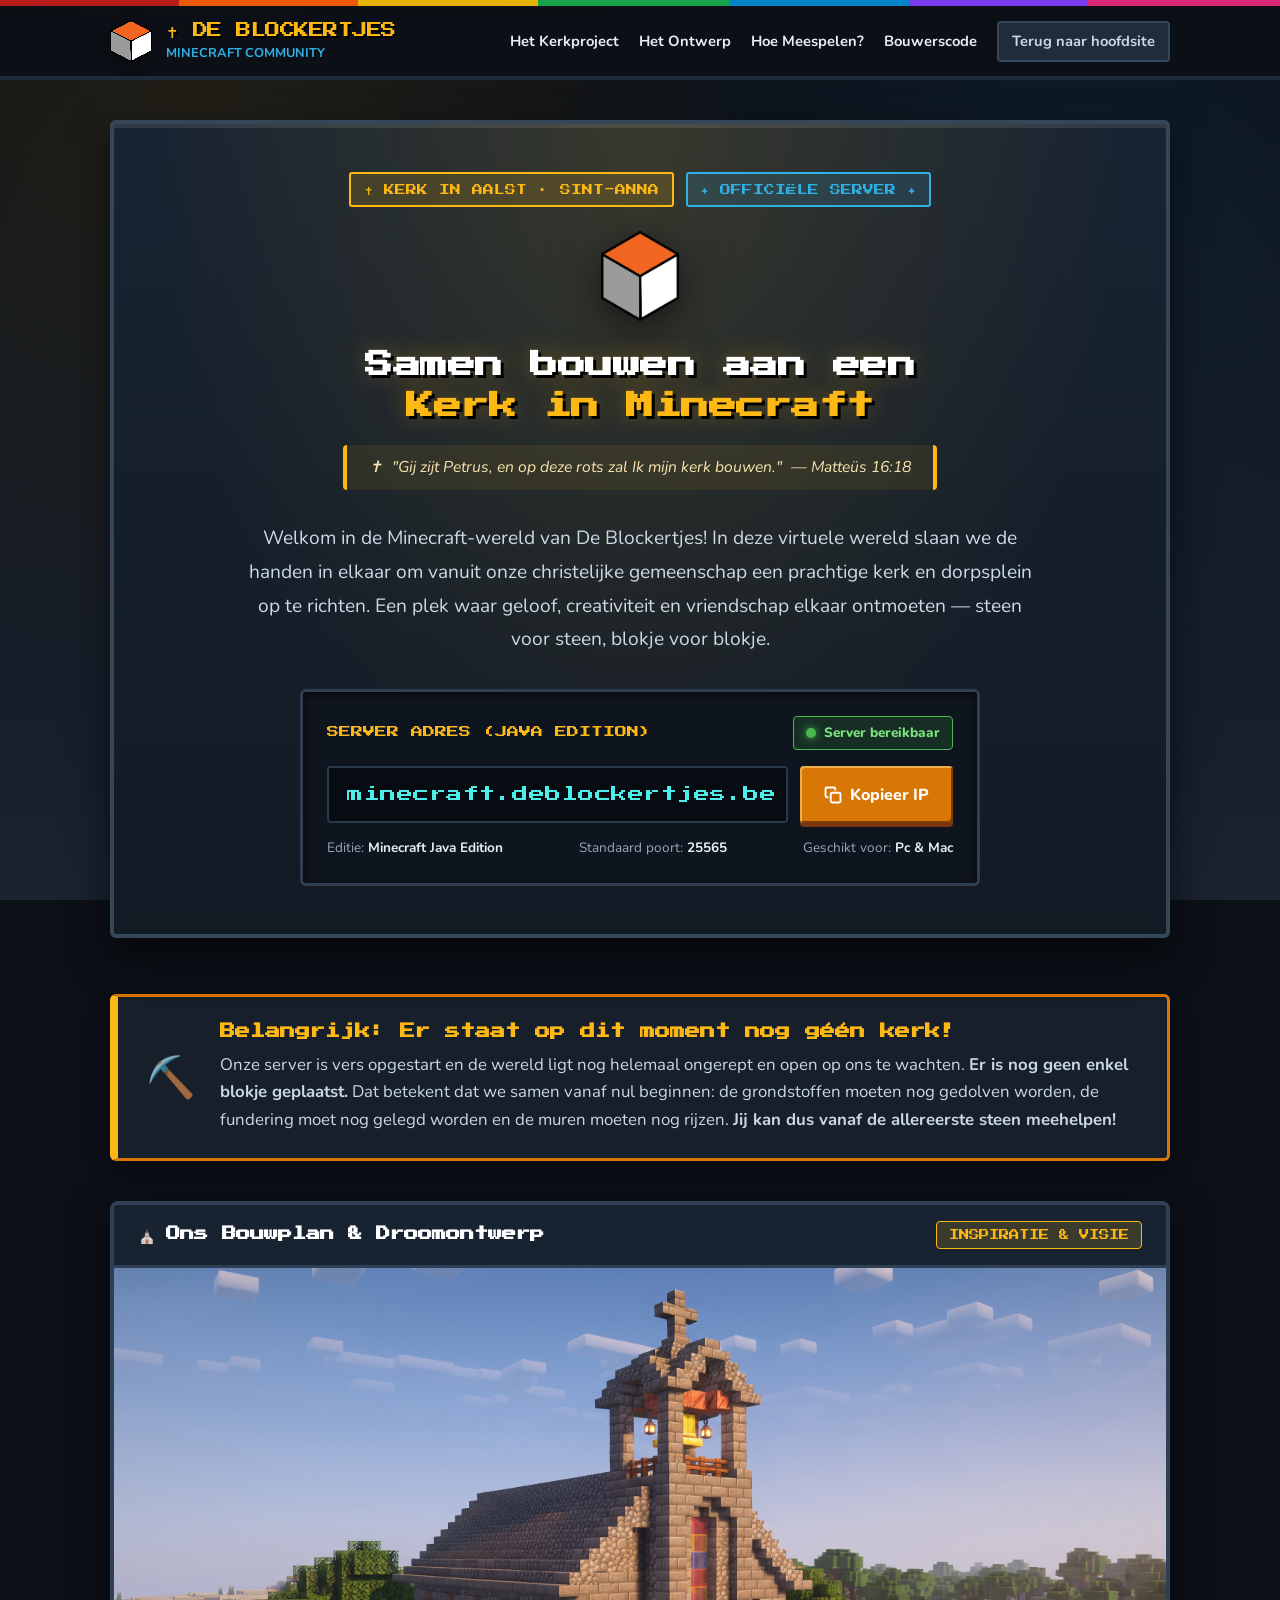
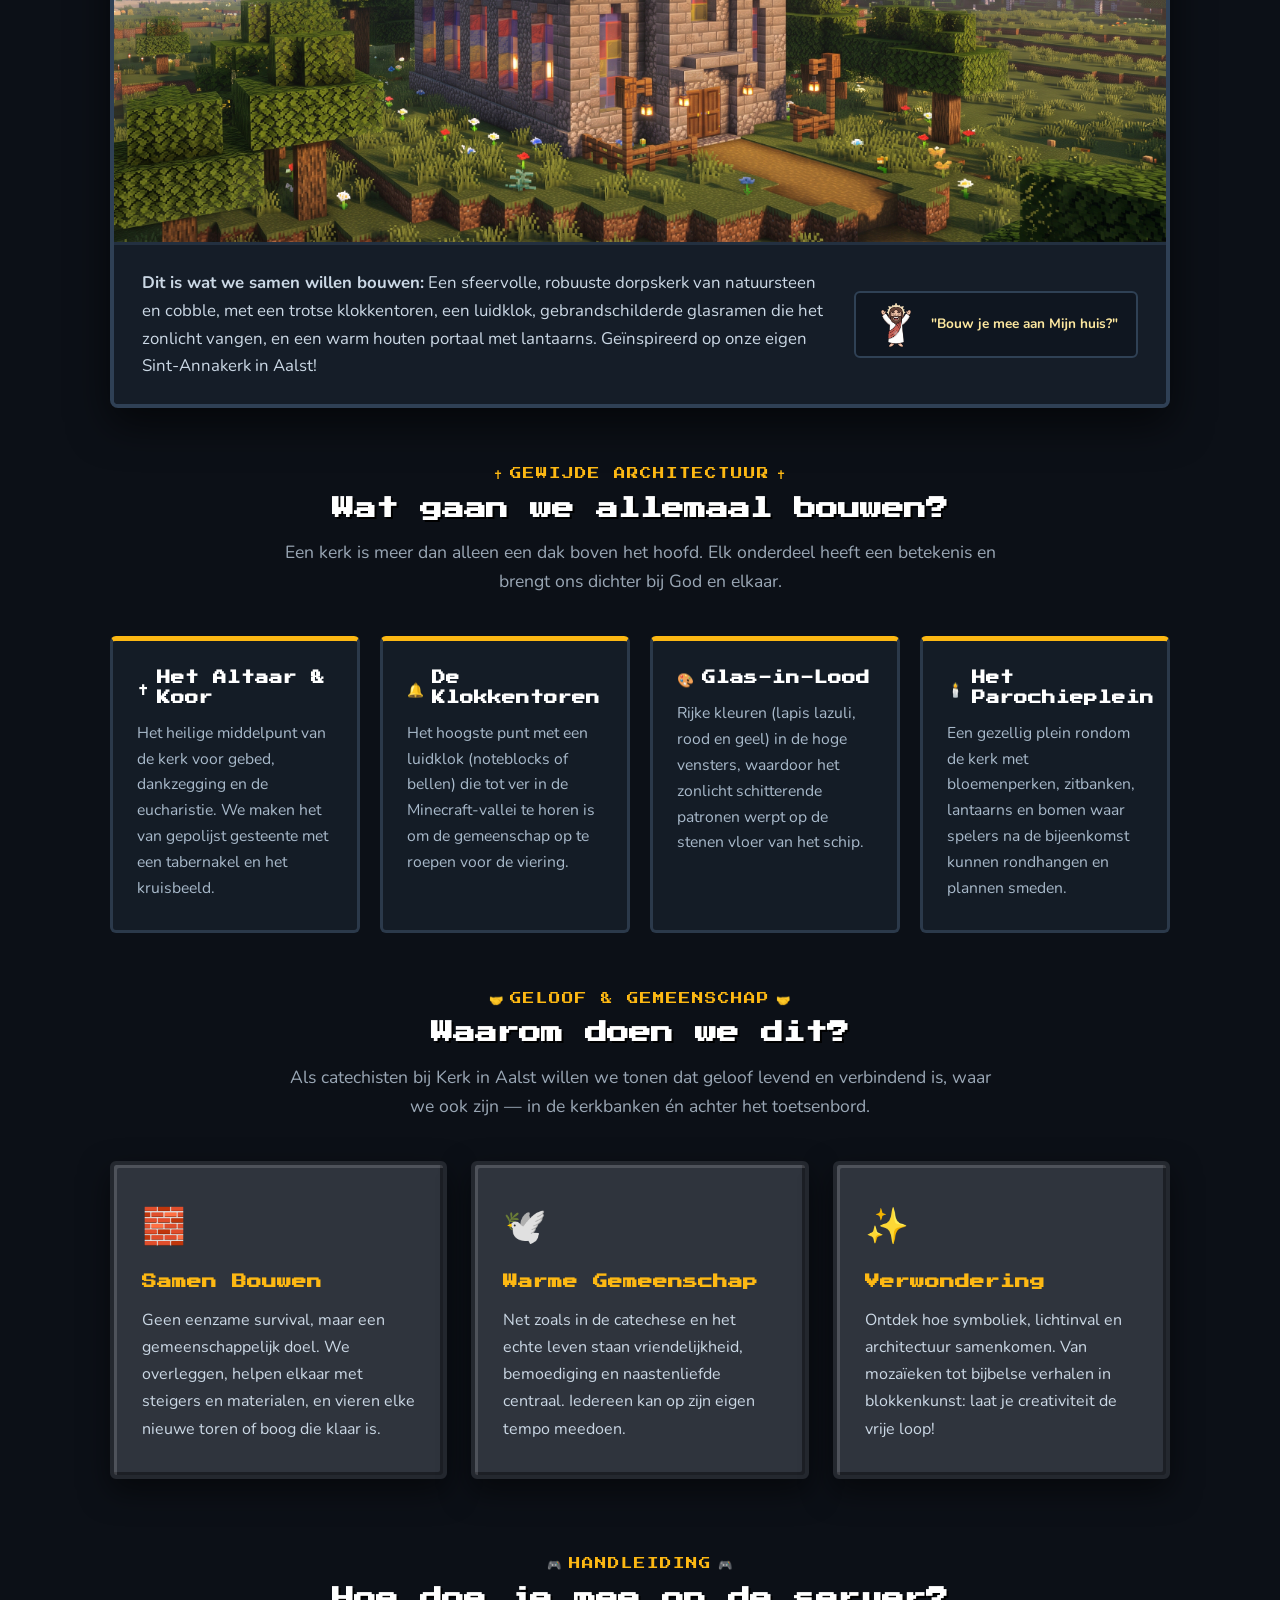
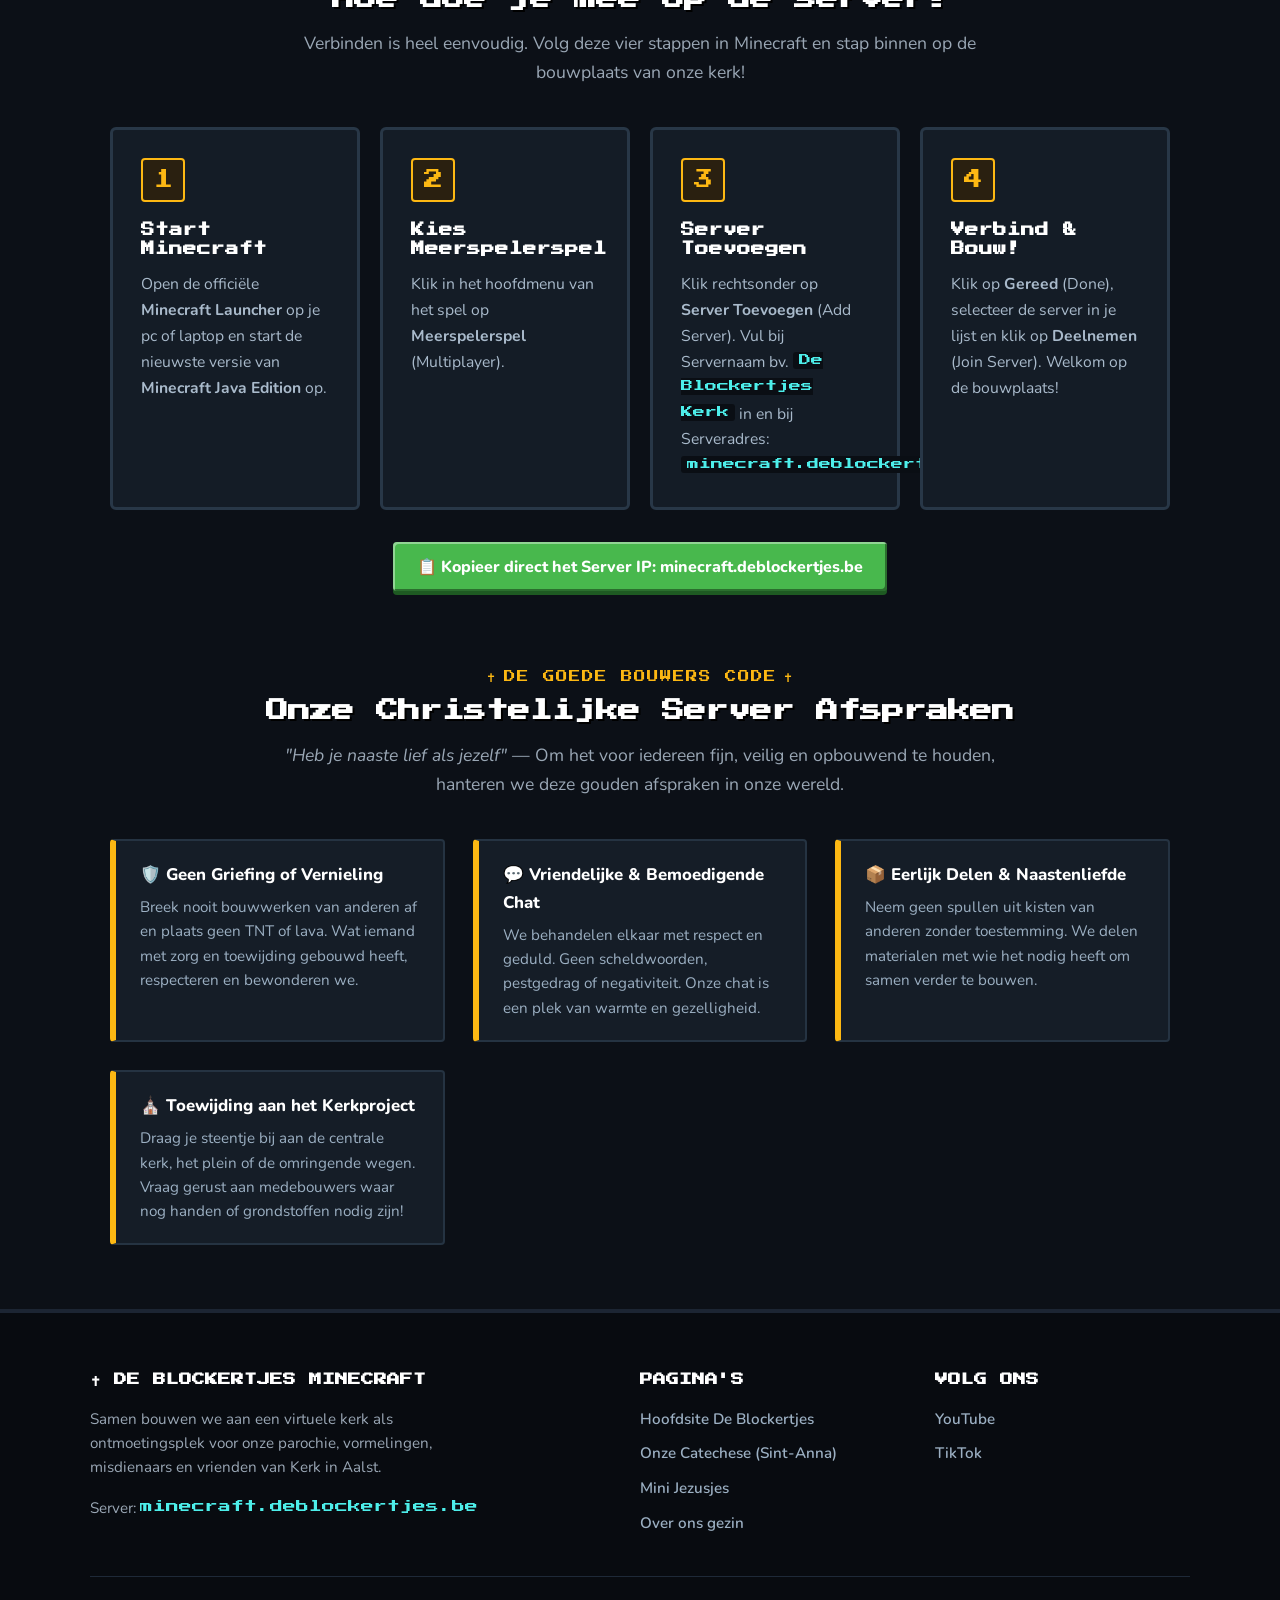
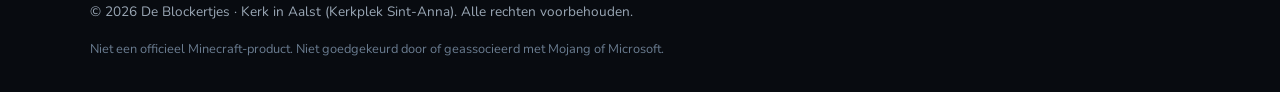
==== index.html @ 2753a364 "Zet Minecraft community webpagina en assets live" ====
<!DOCTYPE html>
<html lang="nl">
<head>
  <meta charset="UTF-8">
  <meta name="viewport" content="width=device-width, initial-scale=1.0">
  <title>Minecraft Community | Samen bouwen aan een kerk | De Blockertjes</title>
  <meta name="description" content="Welkom op de officiële Minecraft server van De Blockertjes. Samen bouwen we aan een virtuele kerk om onze christelijke gemeenschap te laten groeien.">
  
  <!-- Open Graph -->
  <meta property="og:title" content="De Blockertjes Minecraft Server - Samen bouwen aan een kerk">
  <meta property="og:description" content="Bouw mee aan onze virtuele kerk en versterk onze christelijke gemeenschap in Minecraft. Server adres: minecraft.deblockertjes.be">
  <meta property="og:type" content="website">
  <meta property="og:url" content="https://www.deblockertjes.be/minecraft/">
  <meta property="og:image" content="kerk_minecraft_deblockertjes.jpg">

  <link rel="icon" href="assets/images/favicon.png" type="image/png">
  <link rel="stylesheet" href="minecraft.css">
</head>
<body>

  <!-- Gebrandschilderd glas kleurenbalk -->
  <div class="mc-stained-glass-ribbon" aria-hidden="true"></div>

  <!-- Bovenste navigatiebalk -->
  <header class="mc-topbar">
    <div class="mc-topbar__inner">
      <a class="mc-brand" href="https://deblockertjes.be/">
        <img class="mc-brand__logo" src="assets/images/logo-block-transparent.png" alt="De Blockertjes kubus logo">
        <div class="mc-brand__titles">
          <span class="mc-brand__name">✝ DE BLOCKERTJES</span>
          <span class="mc-brand__sub">MINECRAFT COMMUNITY</span>
        </div>
      </a>

      <nav aria-label="Minecraft navigatie">
        <ul class="mc-nav-links">
          <li><a href="#de-kerk">Het Kerkproject</a></li>
          <li><a href="#ontwerp">Het Ontwerp</a></li>
          <li><a href="#hoe-verbinden">Hoe Meespelen?</a></li>
          <li><a href="#regels">Bouwerscode</a></li>
          <li><a class="mc-btn-back" href="https://deblockertjes.be/">Terug naar hoofdsite</a></li>
        </ul>
      </nav>
    </div>
  </header>

  <main id="main-content">
    
    <!-- Hero Sectie -->
    <section class="mc-hero">
      <div class="mc-hero__card mc-box mc-box--grass">
        
        <div class="mc-hero__badge-row">
          <div class="mc-hero__badge">✝ Kerk in Aalst · Sint-Anna</div>
          <div class="mc-hero__badge mc-hero__badge--parochie">✦ Officiële Server ✦</div>
        </div>
        
        <div class="mc-hero__cube-wrap">
          <img class="mc-hero__cube" src="assets/images/logo-block-transparent.png" alt="Zwevend Minecraft blok De Blockertjes">
        </div>

        <h1 class="mc-hero__title">
          Samen bouwen aan een <span>Kerk in Minecraft</span>
        </h1>

        <div class="mc-quote">
          <span>✝</span>
          <em>"Gij zijt Petrus, en op deze rots zal Ik mijn kerk bouwen."</em>
          <span>— Matteüs 16:18</span>
        </div>

        <p class="mc-hero__lead">
          Welkom in de Minecraft-wereld van De Blockertjes! In deze virtuele wereld slaan we de handen in elkaar om vanuit onze christelijke gemeenschap een prachtige kerk en dorpsplein op te richten. Een plek waar geloof, creativiteit en vriendschap elkaar ontmoeten — steen voor steen, blokje voor blokje.
        </p>

        <!-- Server IP & Status Box -->
        <div class="mc-server-card">
          <div class="mc-server-card__top">
            <span class="mc-server-card__label">Server Adres (Java Edition)</span>
            <div id="mc-status-badge" class="mc-status-badge" title="Server status wordt gecontroleerd">
              <span id="mc-status-dot" class="mc-status-dot"></span>
              <span id="mc-status-text">Status laden...</span>
            </div>
          </div>

          <div class="mc-ip-row">
            <div id="mc-ip-text" class="mc-ip-display" tabindex="0" role="button" aria-label="Server IP adres: minecraft.deblockertjes.be">
              minecraft.deblockertjes.be
            </div>
            <button id="copy-ip-btn" class="mc-btn mc-btn--gold" type="button" aria-label="Kopieer server adres naar klembord">
              <svg width="18" height="18" viewBox="0 0 24 24" fill="none" stroke="currentColor" stroke-width="2.5" stroke-linecap="round" stroke-linejoin="round" aria-hidden="true">
                <rect x="9" y="9" width="13" height="13" rx="2" ry="2"></rect>
                <path d="M5 15H4a2 2 0 0 1-2-2V4a2 2 0 0 1 2-2h9a2 2 0 0 1 2 2v1"></path>
              </svg>
              <span>Kopieer IP</span>
            </button>
          </div>

          <div class="mc-server-card__info">
            <span>Editie: <strong>Minecraft Java Edition</strong></span>
            <span>Standaard poort: <strong>25565</strong></span>
            <span>Geschikt voor: <strong>Pc &amp; Mac</strong></span>
          </div>
        </div>

      </div>
    </section>

    <!-- Sectie: Het Kerkproject & De Bouwstatus -->
    <section id="de-kerk" class="mc-container">
      
      <!-- BELANGRIJKE STATUS CALLOUT: Er staat nog geen kerk! -->
      <div class="mc-status-callout">
        <span class="mc-status-callout__icon" aria-hidden="true">⛏️</span>
        <div class="mc-status-callout__content">
          <h3>Belangrijk: Er staat op dit moment nog géén kerk!</h3>
          <p>
            Onze server is vers opgestart en de wereld ligt nog helemaal ongerept en open op ons te wachten. <strong>Er is nog geen enkel blokje geplaatst.</strong> Dat betekent dat we samen vanaf nul beginnen: de grondstoffen moeten nog gedolven worden, de fundering moet nog gelegd worden en de muren moeten nog rijzen. <strong>Jij kan dus vanaf de allereerste steen meehelpen!</strong>
          </p>
        </div>
      </div>

      <!-- HET ONTWERP SHOWCASE -->
      <div id="ontwerp" class="mc-blueprint-showcase">
        <div class="mc-blueprint-header">
          <h3 class="mc-blueprint-title">
            <span>⛪</span> Ons Bouwplan &amp; Droomontwerp
          </h3>
          <span class="mc-blueprint-tag">INSPIRATIE &amp; VISIE</span>
        </div>
        
        <div class="mc-blueprint-image-wrap">
          <img class="mc-blueprint-image" src="kerk_minecraft_deblockertjes.jpg" alt="Het droomontwerp van de kerk van De Blockertjes in Minecraft: een natuurstenen kerk met klokkentoren, kruis, gebrandschilderd glas en lantaarns">
        </div>

        <div class="mc-blueprint-caption">
          <p>
            <strong>Dit is wat we samen willen bouwen:</strong> Een sfeervolle, robuuste dorpskerk van natuursteen en cobble, met een trotse klokkentoren, een luidklok, gebrandschilderde glasramen die het zonlicht vangen, en een warm houten portaal met lantaarns. Geïnspireerd op onze eigen Sint-Annakerk in Aalst!
          </p>
          <div class="mc-jesus-guide">
            <img src="assets/images/jezus/jezus_blij.png" alt="Blije Jezus">
            <span>"Bouw je mee aan Mijn huis?"</span>
          </div>
        </div>
      </div>

      <!-- De gewijde elementen van onze kerk -->
      <div class="mc-section-header">
        <p class="mc-section-header__tag"><span>✝</span> Gewijde Architectuur <span>✝</span></p>
        <h2 class="mc-section-header__title">Wat gaan we allemaal bouwen?</h2>
        <p class="mc-section-header__desc">
          Een kerk is meer dan alleen een dak boven het hoofd. Elk onderdeel heeft een betekenis en brengt ons dichter bij God en elkaar.
        </p>
      </div>

      <div class="mc-grid-4">
        <article class="mc-liturgy-card">
          <h3 class="mc-liturgy-card__title"><span>✝</span> Het Altaar &amp; Koor</h3>
          <p class="mc-liturgy-card__desc">
            Het heilige middelpunt van de kerk voor gebed, dankzegging en de eucharistie. We maken het van gepolijst gesteente met een tabernakel en het kruisbeeld.
          </p>
        </article>

        <article class="mc-liturgy-card">
          <h3 class="mc-liturgy-card__title"><span>🔔</span> De Klokkentoren</h3>
          <p class="mc-liturgy-card__desc">
            Het hoogste punt met een luidklok (noteblocks of bellen) die tot ver in de Minecraft-vallei te horen is om de gemeenschap op te roepen voor de viering.
          </p>
        </article>

        <article class="mc-liturgy-card">
          <h3 class="mc-liturgy-card__title"><span>🎨</span> Glas-in-Lood</h3>
          <p class="mc-liturgy-card__desc">
            Rijke kleuren (lapis lazuli, rood en geel) in de hoge vensters, waardoor het zonlicht schitterende patronen werpt op de stenen vloer van het schip.
          </p>
        </article>

        <article class="mc-liturgy-card">
          <h3 class="mc-liturgy-card__title"><span>🕯️</span> Het Parochieplein</h3>
          <p class="mc-liturgy-card__desc">
            Een gezellig plein rondom de kerk met bloemenperken, zitbanken, lantaarns en bomen waar spelers na de bijeenkomst kunnen rondhangen en plannen smeden.
          </p>
        </article>
      </div>

      <!-- Pijlers van de Community -->
      <div style="margin-top: 3.5rem;">
        <div class="mc-section-header">
          <p class="mc-section-header__tag"><span>🤝</span> Geloof &amp; Gemeenschap <span>🤝</span></p>
          <h2 class="mc-section-header__title">Waarom doen we dit?</h2>
          <p class="mc-section-header__desc">
            Als catechisten bij Kerk in Aalst willen we tonen dat geloof levend en verbindend is, waar we ook zijn — in de kerkbanken én achter het toetsenbord.
          </p>
        </div>

        <div class="mc-grid-3">
          <article class="mc-card mc-box">
            <span class="mc-card__icon" aria-hidden="true">🧱</span>
            <h3 class="mc-card__title">Samen Bouwen</h3>
            <p class="mc-card__text">
              Geen eenzame survival, maar een gemeenschappelijk doel. We overleggen, helpen elkaar met steigers en materialen, en vieren elke nieuwe toren of boog die klaar is.
            </p>
          </article>

          <article class="mc-card mc-box">
            <span class="mc-card__icon" aria-hidden="true">🕊️</span>
            <h3 class="mc-card__title">Warme Gemeenschap</h3>
            <p class="mc-card__text">
              Net zoals in de catechese en het echte leven staan vriendelijkheid, bemoediging en naastenliefde centraal. Iedereen kan op zijn eigen tempo meedoen.
            </p>
          </article>

          <article class="mc-card mc-box">
            <span class="mc-card__icon" aria-hidden="true">✨</span>
            <h3 class="mc-card__title">Verwondering</h3>
            <p class="mc-card__text">
              Ontdek hoe symboliek, lichtinval en architectuur samenkomen. Van mozaïeken tot bijbelse verhalen in blokkenkunst: laat je creativiteit de vrije loop!
            </p>
          </article>
        </div>
      </div>

    </section>

    <!-- Sectie: Hoe te verbinden? -->
    <section id="hoe-verbinden" class="mc-container">
      <div class="mc-section-header">
        <p class="mc-section-header__tag"><span>🎮</span> Handleiding <span>🎮</span></p>
        <h2 class="mc-section-header__title">Hoe doe je mee op de server?</h2>
        <p class="mc-section-header__desc">
          Verbinden is heel eenvoudig. Volg deze vier stappen in Minecraft en stap binnen op de bouwplaats van onze kerk!
        </p>
      </div>

      <div class="mc-grid-4">
        <article class="mc-step-card">
          <div class="mc-step-num">1</div>
          <h3 class="mc-step-title">Start Minecraft</h3>
          <p class="mc-step-desc">
            Open de officiële <strong>Minecraft Launcher</strong> op je pc of laptop en start de nieuwste versie van <strong>Minecraft Java Edition</strong> op.
          </p>
        </article>

        <article class="mc-step-card">
          <div class="mc-step-num">2</div>
          <h3 class="mc-step-title">Kies Meerspelerspel</h3>
          <p class="mc-step-desc">
            Klik in het hoofdmenu van het spel op <strong>Meerspelerspel</strong> (Multiplayer).
          </p>
        </article>

        <article class="mc-step-card">
          <div class="mc-step-num">3</div>
          <h3 class="mc-step-title">Server Toevoegen</h3>
          <p class="mc-step-desc">
            Klik rechtsonder op <strong>Server Toevoegen</strong> (Add Server). Vul bij Servernaam bv. <code>De Blockertjes Kerk</code> in en bij Serveradres: <code>minecraft.deblockertjes.be</code>.
          </p>
        </article>

        <article class="mc-step-card">
          <div class="mc-step-num">4</div>
          <h3 class="mc-step-title">Verbind &amp; Bouw!</h3>
          <p class="mc-step-desc">
            Klik op <strong>Gereed</strong> (Done), selecteer de server in je lijst en klik op <strong>Deelnemen</strong> (Join Server). Welkom op de bouwplaats!
          </p>
        </article>
      </div>

      <!-- Quick reminder callout -->
      <div style="margin-top: 2rem; text-align: center;">
        <button class="mc-btn mc-btn--green" onclick="document.getElementById('copy-ip-btn').click();" type="button">
          📋 Kopieer direct het Server IP: minecraft.deblockertjes.be
        </button>
      </div>
    </section>

    <!-- Sectie: Server Regels (De Bouwerscode) -->
    <section id="regels" class="mc-container">
      <div class="mc-section-header">
        <p class="mc-section-header__tag"><span>✝</span> De Goede Bouwers Code <span>✝</span></p>
        <h2 class="mc-section-header__title">Onze Christelijke Server Afspraken</h2>
        <p class="mc-section-header__desc">
          <em>"Heb je naaste lief als jezelf"</em> — Om het voor iedereen fijn, veilig en opbouwend te houden, hanteren we deze gouden afspraken in onze wereld.
        </p>
      </div>

      <div class="mc-grid-2">
        <div class="mc-rule-card">
          <h3 class="mc-rule-card__title">🛡️ Geen Griefing of Vernieling</h3>
          <p class="mc-rule-card__desc">
            Breek nooit bouwwerken van anderen af en plaats geen TNT of lava. Wat iemand met zorg en toewijding gebouwd heeft, respecteren en bewonderen we.
          </p>
        </div>

        <div class="mc-rule-card">
          <h3 class="mc-rule-card__title">💬 Vriendelijke &amp; Bemoedigende Chat</h3>
          <p class="mc-rule-card__desc">
            We behandelen elkaar met respect en geduld. Geen scheldwoorden, pestgedrag of negativiteit. Onze chat is een plek van warmte en gezelligheid.
          </p>
        </div>

        <div class="mc-rule-card">
          <h3 class="mc-rule-card__title">📦 Eerlijk Delen &amp; Naastenliefde</h3>
          <p class="mc-rule-card__desc">
            Neem geen spullen uit kisten van anderen zonder toestemming. We delen materialen met wie het nodig heeft om samen verder te bouwen.
          </p>
        </div>

        <div class="mc-rule-card">
          <h3 class="mc-rule-card__title">⛪ Toewijding aan het Kerkproject</h3>
          <p class="mc-rule-card__desc">
            Draag je steentje bij aan de centrale kerk, het plein of de omringende wegen. Vraag gerust aan medebouwers waar nog handen of grondstoffen nodig zijn!
          </p>
        </div>
      </div>
    </section>

  </main>

  <!-- Toast notificatie -->
  <div id="mc-toast" class="mc-toast" role="alert" aria-live="polite">
    ✔ IP gekopieerd naar klembord!
  </div>

  <!-- Footer -->
  <footer class="mc-footer">
    <div class="mc-footer__inner">
      <div>
        <h4 class="mc-footer__title">✝ DE BLOCKERTJES MINECRAFT</h4>
        <p style="margin: 0 0 1rem; line-height: 1.6; max-width: 420px;">
          Samen bouwen we aan een virtuele kerk als ontmoetingsplek voor onze parochie, vormelingen, misdienaars en vrienden van Kerk in Aalst.
        </p>
        <p style="margin: 0;">
          Server: <code style="color: var(--mc-diamond); font-family: var(--font-pixel); font-size: 0.8rem;">minecraft.deblockertjes.be</code>
        </p>
      </div>

      <div>
        <h4 class="mc-footer__title">PAGINA'S</h4>
        <ul class="mc-footer__links">
          <li><a href="https://deblockertjes.be/">Hoofdsite De Blockertjes</a></li>
          <li><a href="https://deblockertjes.be/catechese/">Onze Catechese (Sint-Anna)</a></li>
          <li><a href="https://deblockertjes.be/catechese/mini-jezusjes/">Mini Jezusjes</a></li>
          <li><a href="https://deblockertjes.be/over-ons/">Over ons gezin</a></li>
        </ul>
      </div>

      <div>
        <h4 class="mc-footer__title">VOLG ONS</h4>
        <ul class="mc-footer__links">
          <li><a href="https://www.youtube.com/@DeBlockertjes" target="_blank" rel="noreferrer">YouTube</a></li>
          <li><a href="https://www.tiktok.com/@deblockertjes" target="_blank" rel="noreferrer">TikTok</a></li>
        </ul>
      </div>
    </div>

    <div class="mc-footer__bottom">
      <div>&copy; 2026 De Blockertjes · Kerk in Aalst (Kerkplek Sint-Anna). Alle rechten voorbehouden.</div>
      <div class="mc-disclaimer">
        Niet een officieel Minecraft-product. Niet goedgekeurd door of geassocieerd met Mojang of Microsoft.
      </div>
    </div>
  </footer>

  <script src="minecraft.js"></script>
  <script data-goatcounter="https://deblockertjes.goatcounter.com/count" async src="//gc.zgo.at/count.js"></script>
</body>
</html>
---- minecraft.css ----
/* ==========================================================================
   De Blockertjes - Minecraft Community Stylesheet
   Geïnspireerd op Minecraft pixel art & Katholieke kerkesthetiek
   ========================================================================== */

@import url('https://fonts.googleapis.com/css2?family=Nunito:wght@600;700;800;900&family=Press+Start+2P&display=swap');

:root {
  /* De Blockertjes & Minecraft palette */
  --mc-dirt: #4a321f;
  --mc-dirt-light: #6a4a2f;
  --mc-stone: #3a3f47;
  --mc-stone-dark: #24282f;
  --mc-stone-light: #4e555f;
  --mc-cobble: #2f343d;
  --mc-grass: #48b84d;
  --mc-grass-dark: #328336;
  --mc-diamond: #4deeea;
  --mc-gold: #ffb82e;
  --mc-wood: #a0744a;
  --mc-wood-dark: #6e4e30;
  --mc-redstone: #ff3838;
  --mc-sky-dark: #0c1017;
  --mc-sky-blue: #1b263b;

  /* Katholieke & gewijde accentkleuren */
  --catholic-gold: #fdb813;
  --catholic-ruby: #c92a2a;
  --catholic-sapphire: #1971c2;
  --catholic-amber: #d97706;

  --color-orange: #ff6b1a;
  --color-orange-hover: #e55a10;
  --color-cyan: #30b1e6;
  --color-white: #ffffff;
  --color-text-light: #e6edf3;
  --color-text-muted: #9aa7b5;

  --font-pixel: 'Press Start 2P', monospace;
  --font-body: 'Nunito', -apple-system, BlinkMacSystemFont, "Segoe UI", Roboto, sans-serif;
}

*,
*::before,
*::after {
  box-sizing: border-box;
}

html {
  scroll-behavior: smooth;
}

body {
  margin: 0;
  padding: 0;
  font-family: var(--font-body);
  color: var(--color-text-light);
  background-color: var(--mc-sky-dark);
  background-image: 
    radial-gradient(circle at 15% 10%, rgba(253, 184, 19, 0.09) 0%, transparent 45%),
    radial-gradient(circle at 85% 20%, rgba(48, 177, 230, 0.08) 0%, transparent 40%),
    linear-gradient(180deg, #090d14 0%, #121822 50%, #1a2330 100%);
  background-attachment: fixed;
  min-height: 100vh;
  line-height: 1.65;
  font-size: 1.05rem;
  overflow-x: hidden;
}

/* ==========================================================================
   Stained Glass Ribbon (Gebrandschilderd Glas Bovenrand)
   ========================================================================== */
.mc-stained-glass-ribbon {
  height: 6px;
  width: 100%;
  background: linear-gradient(90deg, 
    #b91c1c 0%, #b91c1c 14%, 
    #ea580c 14%, #ea580c 28%, 
    #eab308 28%, #eab308 42%, 
    #16a34a 42%, #16a34a 57%, 
    #0284c7 57%, #0284c7 71%, 
    #7c3aed 71%, #7c3aed 85%, 
    #db2777 85%, #db2777 100%
  );
  box-shadow: 0 0 14px rgba(234, 179, 8, 0.45);
}

/* ==========================================================================
   Pixel Art Bevel & Borders
   ========================================================================== */
.mc-box {
  background: var(--mc-cobble);
  border: 4px solid var(--mc-stone-dark);
  box-shadow: 
    inset 3px 3px 0px rgba(255, 255, 255, 0.15),
    inset -3px -3px 0px rgba(0, 0, 0, 0.4),
    0 12px 30px rgba(0, 0, 0, 0.5);
  position: relative;
}

.mc-box--accent {
  border-color: #213242;
  background: linear-gradient(165deg, #223142 0%, #17222f 100%);
}

.mc-box--grass {
  border-top: 8px solid var(--mc-grass);
  box-shadow: 
    inset 0 4px 0 var(--mc-grass-dark),
    0 12px 30px rgba(0, 0, 0, 0.5);
}

.mc-box--gold {
  border: 4px solid #8d6711;
  box-shadow: 
    inset 3px 3px 0px rgba(255, 230, 140, 0.3),
    inset -3px -3px 0px rgba(0, 0, 0, 0.5),
    0 12px 35px rgba(253, 184, 19, 0.15);
}

/* ==========================================================================
   Header & Topbar
   ========================================================================== */
.mc-topbar {
  background: rgba(12, 16, 23, 0.95);
  backdrop-filter: blur(12px);
  border-bottom: 4px solid #1f2a38;
  position: sticky;
  top: 0;
  z-index: 100;
}

.mc-topbar__inner {
  max-width: 1100px;
  margin: 0 auto;
  padding: 0.75rem 1.25rem;
  display: flex;
  align-items: center;
  justify-content: space-between;
  gap: 1rem;
}

.mc-brand {
  display: flex;
  align-items: center;
  gap: 0.85rem;
  text-decoration: none;
  color: var(--color-white);
}

.mc-brand__logo {
  width: 42px;
  height: 42px;
  image-rendering: pixelated;
  filter: drop-shadow(0 4px 6px rgba(0,0,0,0.4));
  transition: transform 0.2s ease;
}

.mc-brand:hover .mc-brand__logo {
  transform: rotate(-8deg) scale(1.08);
}

.mc-brand__titles {
  display: flex;
  flex-direction: column;
}

.mc-brand__name {
  font-family: var(--font-pixel);
  font-size: 0.95rem;
  color: var(--catholic-gold);
  letter-spacing: -0.5px;
  text-shadow: 2px 2px 0 #000;
  display: flex;
  align-items: center;
  gap: 0.4rem;
}

.mc-brand__sub {
  font-size: 0.8rem;
  color: var(--color-cyan);
  font-weight: 700;
}

.mc-nav-links {
  display: flex;
  align-items: center;
  gap: 1.25rem;
  list-style: none;
  margin: 0;
  padding: 0;
}

.mc-nav-links a {
  color: var(--color-text-light);
  text-decoration: none;
  font-weight: 700;
  font-size: 0.92rem;
  transition: color 0.15s ease;
}

.mc-nav-links a:hover {
  color: var(--catholic-gold);
}

.mc-btn-back {
  display: inline-flex;
  align-items: center;
  gap: 0.4rem;
  background: #202c3a;
  border: 2px solid #35475c;
  padding: 0.4rem 0.8rem;
  font-size: 0.85rem;
  font-weight: 700;
  border-radius: 4px;
  color: #c9d8e6 !important;
}

.mc-btn-back:hover {
  background: #2e3e52;
  border-color: var(--color-cyan);
  color: #fff !important;
}

/* ==========================================================================
   Hero Section
   ========================================================================== */
.mc-hero {
  max-width: 1100px;
  margin: 2.5rem auto 3.5rem;
  padding: 0 1.25rem;
}

.mc-hero__card {
  padding: 3rem 2.5rem;
  border-radius: 6px;
  text-align: center;
  position: relative;
  overflow: hidden;
  border: 4px solid #364659;
  background: 
    radial-gradient(ellipse at 50% 0%, rgba(253, 184, 19, 0.14) 0%, transparent 65%),
    linear-gradient(180deg, #182432 0%, #121a24 100%);
  box-shadow: 
    inset 0 4px 0 rgba(255, 255, 255, 0.1),
    0 16px 40px rgba(0, 0, 0, 0.6);
}

.mc-hero__badge-row {
  display: flex;
  justify-content: center;
  gap: 0.75rem;
  flex-wrap: wrap;
  margin-bottom: 1.5rem;
}

.mc-hero__badge {
  display: inline-flex;
  align-items: center;
  gap: 0.5rem;
  font-family: var(--font-pixel);
  font-size: 0.68rem;
  background: rgba(253, 184, 19, 0.15);
  color: var(--catholic-gold);
  border: 2px solid var(--catholic-gold);
  padding: 0.4rem 0.8rem;
  text-transform: uppercase;
  border-radius: 3px;
}

.mc-hero__badge--parochie {
  background: rgba(48, 177, 230, 0.15);
  color: var(--color-cyan);
  border-color: var(--color-cyan);
}

.mc-hero__cube-wrap {
  margin: 0 auto 1.5rem;
  width: 90px;
  height: 90px;
  position: relative;
}

.mc-hero__cube {
  width: 100%;
  height: 100%;
  object-fit: contain;
  filter: drop-shadow(0 10px 18px rgba(0, 0, 0, 0.5));
  animation: mc-float 3.5s ease-in-out infinite alternate;
}

@keyframes mc-float {
  0% { transform: translateY(0) rotate(0deg); }
  100% { transform: translateY(-10px) rotate(3deg); }
}

.mc-hero__title {
  font-family: var(--font-pixel);
  font-size: 1.75rem;
  line-height: 1.45;
  color: #ffffff;
  text-shadow: 3px 3px 0 #000, 0 0 25px rgba(253, 184, 19, 0.3);
  margin: 0 0 1.2rem;
  letter-spacing: -0.5px;
}

.mc-hero__title span {
  color: var(--catholic-gold);
  display: inline-block;
}

.mc-hero__cross {
  color: var(--catholic-gold);
  margin: 0 0.35rem;
  text-shadow: 0 0 15px rgba(253, 184, 19, 0.6);
}

.mc-quote {
  display: inline-flex;
  align-items: center;
  gap: 0.6rem;
  font-style: italic;
  font-size: 0.98rem;
  color: #f7e3af;
  background: rgba(253, 184, 19, 0.08);
  padding: 0.6rem 1.4rem;
  border-left: 4px solid var(--catholic-gold);
  border-right: 4px solid var(--catholic-gold);
  border-radius: 4px;
  margin-bottom: 2rem;
}

.mc-hero__lead {
  max-width: 800px;
  margin: 0 auto 2rem;
  font-size: 1.2rem;
  color: #cbd8e5;
  line-height: 1.75;
}

/* ==========================================================================
   Server Connection Box (Hero CTA)
   ========================================================================== */
.mc-server-card {
  max-width: 680px;
  margin: 0 auto;
  background: #0f151e;
  border: 3px solid #2e3e50;
  border-radius: 6px;
  padding: 1.5rem;
  box-shadow: inset 0 2px 8px rgba(0,0,0,0.6);
}

.mc-server-card__top {
  display: flex;
  align-items: center;
  justify-content: space-between;
  flex-wrap: wrap;
  gap: 0.75rem;
  margin-bottom: 1rem;
}

.mc-server-card__label {
  font-family: var(--font-pixel);
  font-size: 0.75rem;
  color: var(--catholic-gold);
  text-transform: uppercase;
}

/* Status indicator badge */
.mc-status-badge {
  display: inline-flex;
  align-items: center;
  gap: 0.5rem;
  font-size: 0.85rem;
  font-weight: 800;
  padding: 0.3rem 0.75rem;
  border-radius: 4px;
  background: rgba(72, 184, 77, 0.15);
  border: 1px solid var(--mc-grass);
  color: #79e37e;
}

.mc-status-badge--offline {
  background: rgba(255, 56, 56, 0.15);
  border-color: var(--mc-redstone);
  color: #ff7878;
}

.mc-status-dot {
  width: 10px;
  height: 10px;
  border-radius: 50%;
  background: var(--mc-grass);
  box-shadow: 0 0 8px var(--mc-grass);
  animation: pulse-dot 1.8s infinite;
}

.mc-status-badge--offline .mc-status-dot {
  background: var(--mc-redstone);
  box-shadow: 0 0 8px var(--mc-redstone);
  animation: none;
}

@keyframes pulse-dot {
  0%, 100% { opacity: 1; transform: scale(1); }
  50% { opacity: 0.5; transform: scale(0.85); }
}

.mc-ip-row {
  display: flex;
  align-items: stretch;
  gap: 0.75rem;
}

.mc-ip-display {
  flex: 1;
  background: #080c12;
  border: 2px solid #2a394a;
  padding: 0.85rem 1.15rem;
  font-family: var(--font-pixel);
  font-size: 1rem;
  color: var(--mc-diamond);
  display: flex;
  align-items: center;
  letter-spacing: 0.5px;
  overflow-x: auto;
  white-space: nowrap;
  user-select: all;
  border-radius: 4px;
}

/* Minecraft Button Style */
.mc-btn {
  font-family: var(--font-body);
  font-weight: 800;
  font-size: 1rem;
  padding: 0.85rem 1.5rem;
  color: #ffffff;
  background: #3e5066;
  border: none;
  cursor: pointer;
  display: inline-flex;
  align-items: center;
  justify-content: center;
  gap: 0.5rem;
  text-decoration: none;
  position: relative;
  border-radius: 4px;
  box-shadow: 
    inset 2px 2px 0px rgba(255, 255, 255, 0.35),
    inset -2px -2px 0px rgba(0, 0, 0, 0.45),
    0 4px 0 #18222d;
  transition: all 0.1s ease;
}

.mc-btn:hover {
  background: #4a607a;
  transform: translateY(-1px);
  box-shadow: 
    inset 2px 2px 0px rgba(255, 255, 255, 0.4),
    inset -2px -2px 0px rgba(0, 0, 0, 0.5),
    0 5px 0 #18222d;
}

.mc-btn:active {
  transform: translateY(3px);
  box-shadow: 
    inset 2px 2px 0px rgba(0, 0, 0, 0.6),
    0 1px 0 #18222d;
}

.mc-btn--primary {
  background: var(--color-orange);
  box-shadow: 
    inset 2px 2px 0px rgba(255, 255, 255, 0.4),
    inset -2px -2px 0px rgba(0, 0, 0, 0.4),
    0 4px 0 #8f3807;
}

.mc-btn--primary:hover {
  background: #ff7d38;
  box-shadow: 
    inset 2px 2px 0px rgba(255, 255, 255, 0.5),
    inset -2px -2px 0px rgba(0, 0, 0, 0.45),
    0 5px 0 #8f3807;
}

.mc-btn--gold {
  background: #d97706;
  color: #fff;
  box-shadow: 
    inset 2px 2px 0px rgba(255, 240, 160, 0.45),
    inset -2px -2px 0px rgba(0, 0, 0, 0.45),
    0 4px 0 #78350f;
}

.mc-btn--gold:hover {
  background: #f59e0b;
}

.mc-btn--green {
  background: var(--mc-grass);
  box-shadow: 
    inset 2px 2px 0px rgba(255, 255, 255, 0.4),
    inset -2px -2px 0px rgba(0, 0, 0, 0.4),
    0 4px 0 #1e5a22;
}

.mc-btn--green:hover {
  background: #56c95b;
}

.mc-server-card__info {
  display: flex;
  justify-content: space-between;
  flex-wrap: wrap;
  gap: 0.5rem;
  margin-top: 0.85rem;
  font-size: 0.85rem;
  color: var(--color-text-muted);
}

.mc-server-card__info strong {
  color: var(--color-text-light);
}

/* ==========================================================================
   Church Showcase & Status Callout (NEW)
   ========================================================================== */
.mc-status-callout {
  background: #171f2b;
  border: 3px solid #d97706;
  border-left: 8px solid var(--catholic-gold);
  border-radius: 6px;
  padding: 1.5rem 1.75rem;
  margin-bottom: 2.5rem;
  display: flex;
  align-items: center;
  gap: 1.5rem;
  box-shadow: 0 8px 24px rgba(0, 0, 0, 0.4);
}

.mc-status-callout__icon {
  font-size: 2.5rem;
  line-height: 1;
  flex-shrink: 0;
}

.mc-status-callout__content h3 {
  font-family: var(--font-pixel);
  font-size: 0.95rem;
  color: var(--catholic-gold);
  margin: 0 0 0.5rem;
  line-height: 1.4;
}

.mc-status-callout__content p {
  margin: 0;
  color: #c9d8e6;
  font-size: 1.05rem;
  line-height: 1.65;
}

.mc-blueprint-showcase {
  background: #111722;
  border: 4px solid #2f4055;
  border-radius: 8px;
  overflow: hidden;
  margin-bottom: 3.5rem;
  box-shadow: 0 16px 40px rgba(0, 0, 0, 0.6);
}

.mc-blueprint-header {
  background: #182332;
  border-bottom: 3px solid #2f4055;
  padding: 1rem 1.5rem;
  display: flex;
  align-items: center;
  justify-content: space-between;
  flex-wrap: wrap;
  gap: 0.75rem;
}

.mc-blueprint-title {
  font-family: var(--font-pixel);
  font-size: 0.9rem;
  color: #ffffff;
  display: flex;
  align-items: center;
  gap: 0.6rem;
  margin: 0;
}

.mc-blueprint-tag {
  background: rgba(253, 184, 19, 0.15);
  color: var(--catholic-gold);
  border: 1px solid var(--catholic-gold);
  padding: 0.3rem 0.75rem;
  font-family: var(--font-pixel);
  font-size: 0.65rem;
  border-radius: 4px;
}

.mc-blueprint-image-wrap {
  position: relative;
  width: 100%;
  overflow: hidden;
  background: #000;
}

.mc-blueprint-image {
  width: 100%;
  height: auto;
  display: block;
  transition: transform 0.4s ease;
}

.mc-blueprint-image-wrap:hover .mc-blueprint-image {
  transform: scale(1.02);
}

.mc-blueprint-caption {
  padding: 1.5rem 1.75rem;
  background: #151d28;
  border-top: 3px solid #233040;
  display: grid;
  grid-template-columns: 1fr auto;
  align-items: center;
  gap: 1.5rem;
}

.mc-blueprint-caption p {
  margin: 0;
  color: #cbd8e5;
  font-size: 1.05rem;
  line-height: 1.65;
}

.mc-jesus-guide {
  display: flex;
  align-items: center;
  gap: 0.85rem;
  background: #0f1620;
  border: 2px solid #2f4155;
  padding: 0.6rem 1.1rem;
  border-radius: 6px;
  flex-shrink: 0;
}

.mc-jesus-guide img {
  width: 44px;
  height: 44px;
  object-fit: contain;
}

.mc-jesus-guide span {
  font-size: 0.85rem;
  font-weight: 700;
  color: #fce79f;
}

/* ==========================================================================
   Content Sections & Catholic Pillars
   ========================================================================== */
.mc-container {
  max-width: 1100px;
  margin: 0 auto;
  padding: 0 1.25rem 4rem;
}

.mc-section-header {
  text-align: center;
  margin-bottom: 2.5rem;
}

.mc-section-header__tag {
  font-family: var(--font-pixel);
  font-size: 0.72rem;
  color: var(--catholic-gold);
  text-transform: uppercase;
  margin-bottom: 0.6rem;
  letter-spacing: 1px;
  display: flex;
  align-items: center;
  justify-content: center;
  gap: 0.4rem;
}

.mc-section-header__title {
  font-family: var(--font-pixel);
  font-size: 1.4rem;
  line-height: 1.5;
  color: #ffffff;
  text-shadow: 2px 2px 0 #000;
  margin: 0 0 0.75rem;
}

.mc-section-header__desc {
  max-width: 720px;
  margin: 0 auto;
  color: var(--color-text-muted);
  font-size: 1.1rem;
}

/* Grid Layouts */
.mc-grid-2 {
  display: grid;
  grid-template-columns: repeat(auto-fit, minmax(320px, 1fr));
  gap: 1.75rem;
}

.mc-grid-3 {
  display: grid;
  grid-template-columns: repeat(auto-fit, minmax(280px, 1fr));
  gap: 1.5rem;
}

.mc-grid-4 {
  display: grid;
  grid-template-columns: repeat(auto-fit, minmax(220px, 1fr));
  gap: 1.25rem;
}

/* Cards */
.mc-card {
  padding: 2rem 1.75rem;
  border-radius: 6px;
  display: flex;
  flex-direction: column;
}

.mc-card__icon {
  font-size: 2.2rem;
  margin-bottom: 1rem;
  display: block;
}

.mc-card__title {
  font-family: var(--font-pixel);
  font-size: 0.92rem;
  color: var(--catholic-gold);
  line-height: 1.5;
  margin: 0 0 0.85rem;
}

.mc-card__text {
  color: #cbd8e5;
  margin: 0;
  font-size: 1rem;
  line-height: 1.7;
}

/* Church Project Showcase Banner */
.mc-church-banner {
  background: 
    linear-gradient(135deg, rgba(253, 184, 19, 0.12) 0%, rgba(48, 177, 230, 0.12) 100%),
    #172330;
  border: 4px solid #33485e;
  border-radius: 6px;
  padding: 2.5rem;
  margin-bottom: 3rem;
  display: grid;
  grid-template-columns: 1fr auto;
  align-items: center;
  gap: 2rem;
}

.mc-church-banner__text h3 {
  font-family: var(--font-pixel);
  font-size: 1.2rem;
  color: #fff;
  margin: 0 0 0.85rem;
  line-height: 1.5;
}

.mc-church-banner__text p {
  color: #cbd8e5;
  margin: 0 0 1.25rem;
  line-height: 1.75;
}

.mc-block-highlights {
  display: flex;
  flex-wrap: wrap;
  gap: 0.75rem;
}

.mc-block-tag {
  background: #0f1721;
  border: 2px solid #2d3e52;
  padding: 0.4rem 0.8rem;
  font-size: 0.85rem;
  font-weight: 700;
  color: var(--catholic-gold);
  border-radius: 4px;
}

.mc-cross-art {
  font-size: 4.5rem;
  line-height: 1;
  color: var(--catholic-gold);
  text-shadow: 0 0 30px rgba(253, 184, 19, 0.5);
  padding: 1rem;
}

/* Liturgy / Church Elements Cards */
.mc-liturgy-card {
  background: #141c26;
  border: 3px solid #2b394a;
  border-top: 5px solid var(--catholic-gold);
  border-radius: 6px;
  padding: 1.75rem 1.5rem;
}

.mc-liturgy-card__title {
  font-family: var(--font-pixel);
  font-size: 0.85rem;
  color: #fff;
  margin: 0 0 0.75rem;
  line-height: 1.45;
  display: flex;
  align-items: center;
  gap: 0.5rem;
}

.mc-liturgy-card__desc {
  color: #a9bacb;
  margin: 0;
  font-size: 0.98rem;
  line-height: 1.65;
}

/* Connection Steps */
.mc-step-card {
  background: #141c26;
  border: 3px solid #283747;
  border-radius: 6px;
  padding: 1.75rem;
  position: relative;
  display: flex;
  flex-direction: column;
}

.mc-step-num {
  font-family: var(--font-pixel);
  font-size: 1.2rem;
  color: var(--catholic-gold);
  background: #2a2010;
  border: 2px solid var(--catholic-gold);
  width: 44px;
  height: 44px;
  display: flex;
  align-items: center;
  justify-content: center;
  margin-bottom: 1.2rem;
  border-radius: 4px;
}

.mc-step-title {
  font-family: var(--font-pixel);
  font-size: 0.85rem;
  color: #ffffff;
  margin: 0 0 0.75rem;
  line-height: 1.45;
}

.mc-step-desc {
  font-size: 0.98rem;
  color: #a9bacb;
  margin: 0;
  line-height: 1.65;
}

.mc-step-desc code {
  background: #0a0e14;
  color: var(--mc-diamond);
  padding: 0.15rem 0.4rem;
  border-radius: 3px;
  font-family: var(--font-pixel);
  font-size: 0.75rem;
}

/* Server Rules */
.mc-rule-card {
  background: #151d27;
  border: 2px solid #253342;
  border-left: 6px solid var(--catholic-gold);
  border-radius: 4px;
  padding: 1.25rem 1.5rem;
}

.mc-rule-card__title {
  font-weight: 800;
  font-size: 1.05rem;
  color: #fff;
  margin: 0 0 0.4rem;
  display: flex;
  align-items: center;
  gap: 0.5rem;
}

.mc-rule-card__desc {
  margin: 0;
  font-size: 0.95rem;
  color: #9cb0c3;
  line-height: 1.6;
}

/* ==========================================================================
   Footer
   ========================================================================== */
.mc-footer {
  background: #080b10;
  border-top: 4px solid #1c2533;
  padding: 3.5rem 1.25rem 2rem;
  color: var(--color-text-muted);
  font-size: 0.95rem;
}

.mc-footer__inner {
  max-width: 1100px;
  margin: 0 auto;
  display: grid;
  grid-template-columns: 2fr 1fr 1fr;
  gap: 2.5rem;
  margin-bottom: 2.5rem;
}

.mc-footer__title {
  font-family: var(--font-pixel);
  font-size: 0.8rem;
  color: #fff;
  margin: 0 0 1rem;
}

.mc-footer__links {
  list-style: none;
  padding: 0;
  margin: 0;
  display: flex;
  flex-direction: column;
  gap: 0.6rem;
}

.mc-footer__links a {
  color: #9cb0c3;
  text-decoration: none;
  font-weight: 600;
  transition: color 0.15s ease;
}

.mc-footer__links a:hover {
  color: var(--catholic-gold);
}

.mc-footer__bottom {
  max-width: 1100px;
  margin: 0 auto;
  border-top: 1px solid #1e2938;
  padding-top: 1.5rem;
  display: flex;
  justify-content: space-between;
  flex-wrap: wrap;
  gap: 1rem;
  font-size: 0.85rem;
}

.mc-disclaimer {
  max-width: 600px;
  color: #6a7c90;
  font-size: 0.8rem;
}

/* ==========================================================================
   Toast Notification (Copy Feedback)
   ========================================================================== */
.mc-toast {
  position: fixed;
  bottom: 2rem;
  left: 50%;
  transform: translateX(-50%) translateY(100px);
  background: #111822;
  border: 3px solid var(--mc-grass);
  color: #ffffff;
  padding: 0.85rem 1.5rem;
  font-family: var(--font-pixel);
  font-size: 0.8rem;
  border-radius: 6px;
  box-shadow: 0 10px 30px rgba(0,0,0,0.8);
  display: flex;
  align-items: center;
  gap: 0.75rem;
  z-index: 1000;
  opacity: 0;
  transition: transform 0.25s cubic-bezier(0.18, 0.89, 0.32, 1.28), opacity 0.2s ease;
  pointer-events: none;
}

.mc-toast.is-active {
  transform: translateX(-50%) translateY(0);
  opacity: 1;
}

/* ==========================================================================
   Responsive Breakpoints
   ========================================================================== */
@media (max-width: 768px) {
  .mc-hero__title {
    font-size: 1.25rem;
  }

  .mc-hero__card {
    padding: 2rem 1.25rem;
  }

  .mc-ip-row {
    flex-direction: column;
  }

  .mc-status-callout {
    flex-direction: column;
    text-align: center;
    gap: 1rem;
  }

  .mc-blueprint-caption {
    grid-template-columns: 1fr;
    text-align: center;
  }

  .mc-church-banner {
    grid-template-columns: 1fr;
    text-align: center;
    padding: 1.75rem;
  }

  .mc-cross-art {
    display: none;
  }

  .mc-footer__inner {
    grid-template-columns: 1fr;
    gap: 1.75rem;
  }

  .mc-topbar__inner {
    flex-direction: column;
    align-items: stretch;
    gap: 0.85rem;
  }

  .mc-nav-links {
    justify-content: center;
    flex-wrap: wrap;
    gap: 0.85rem;
  }
}
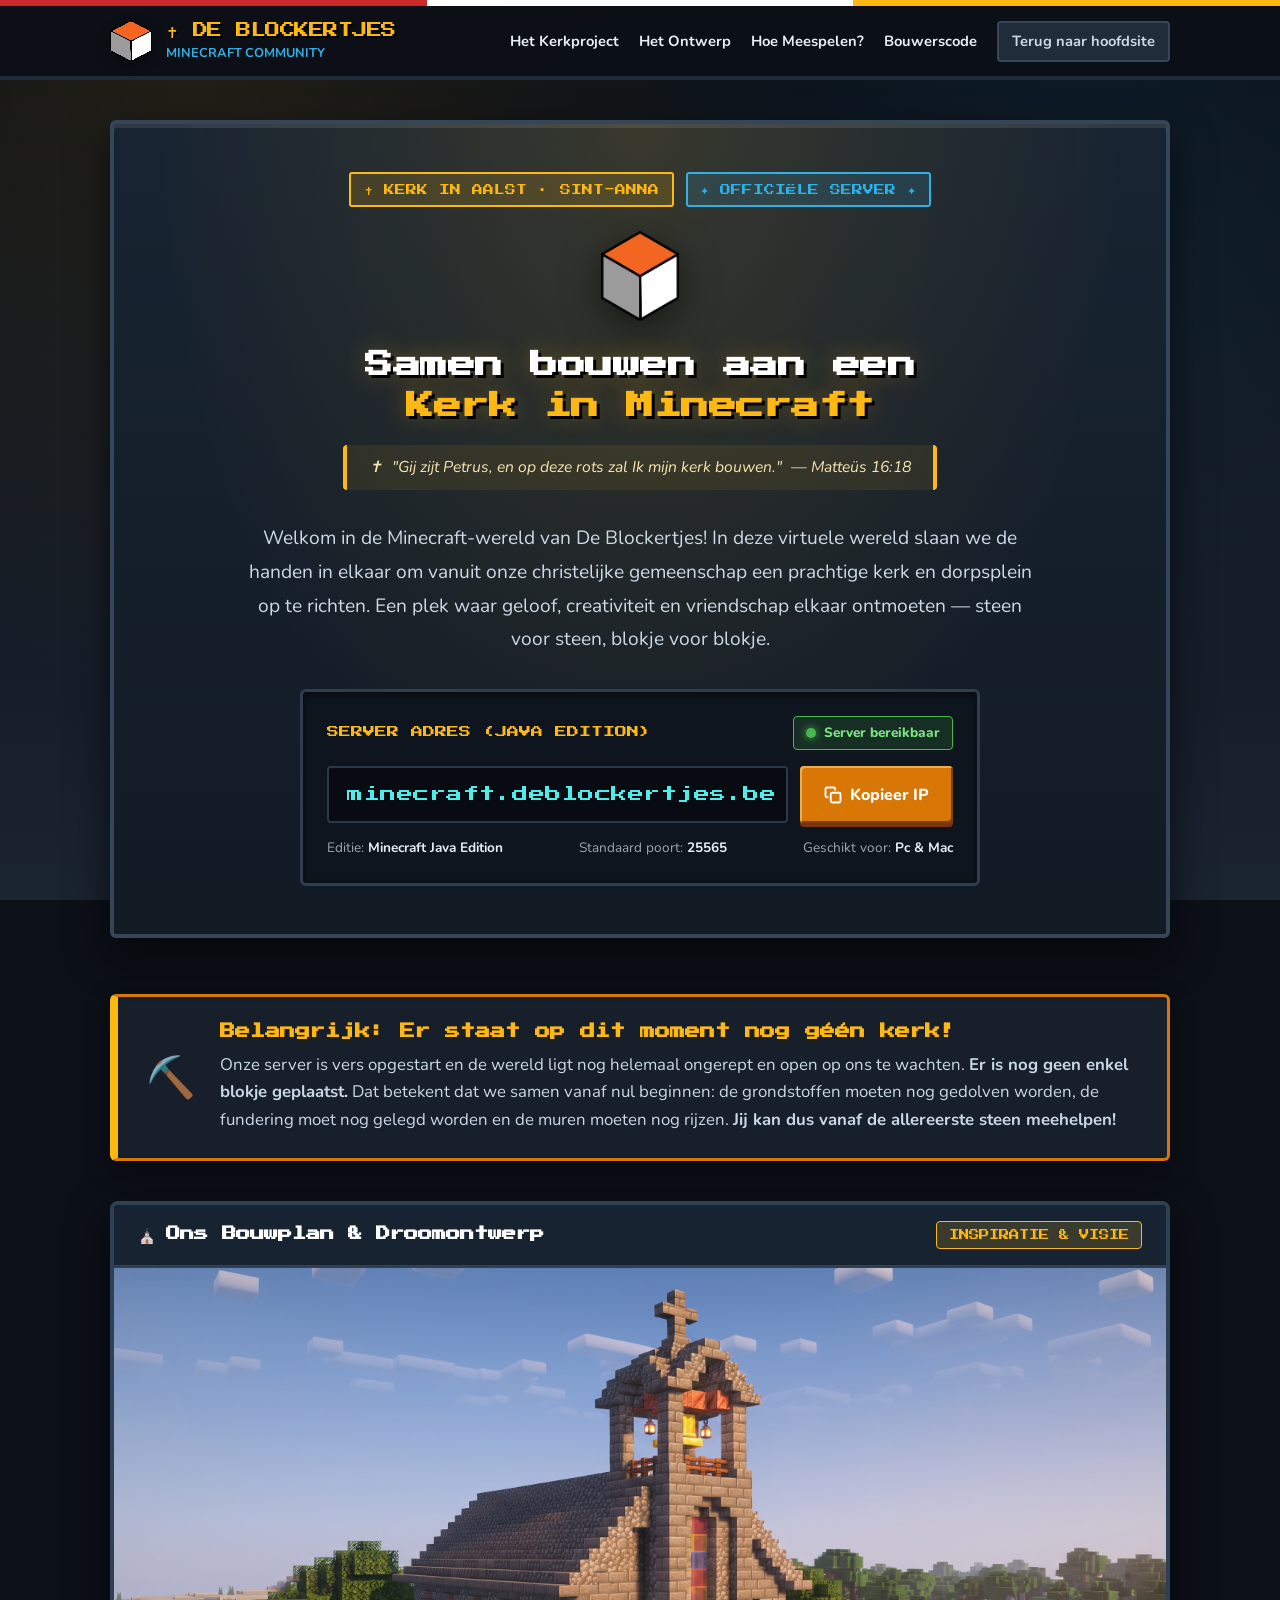
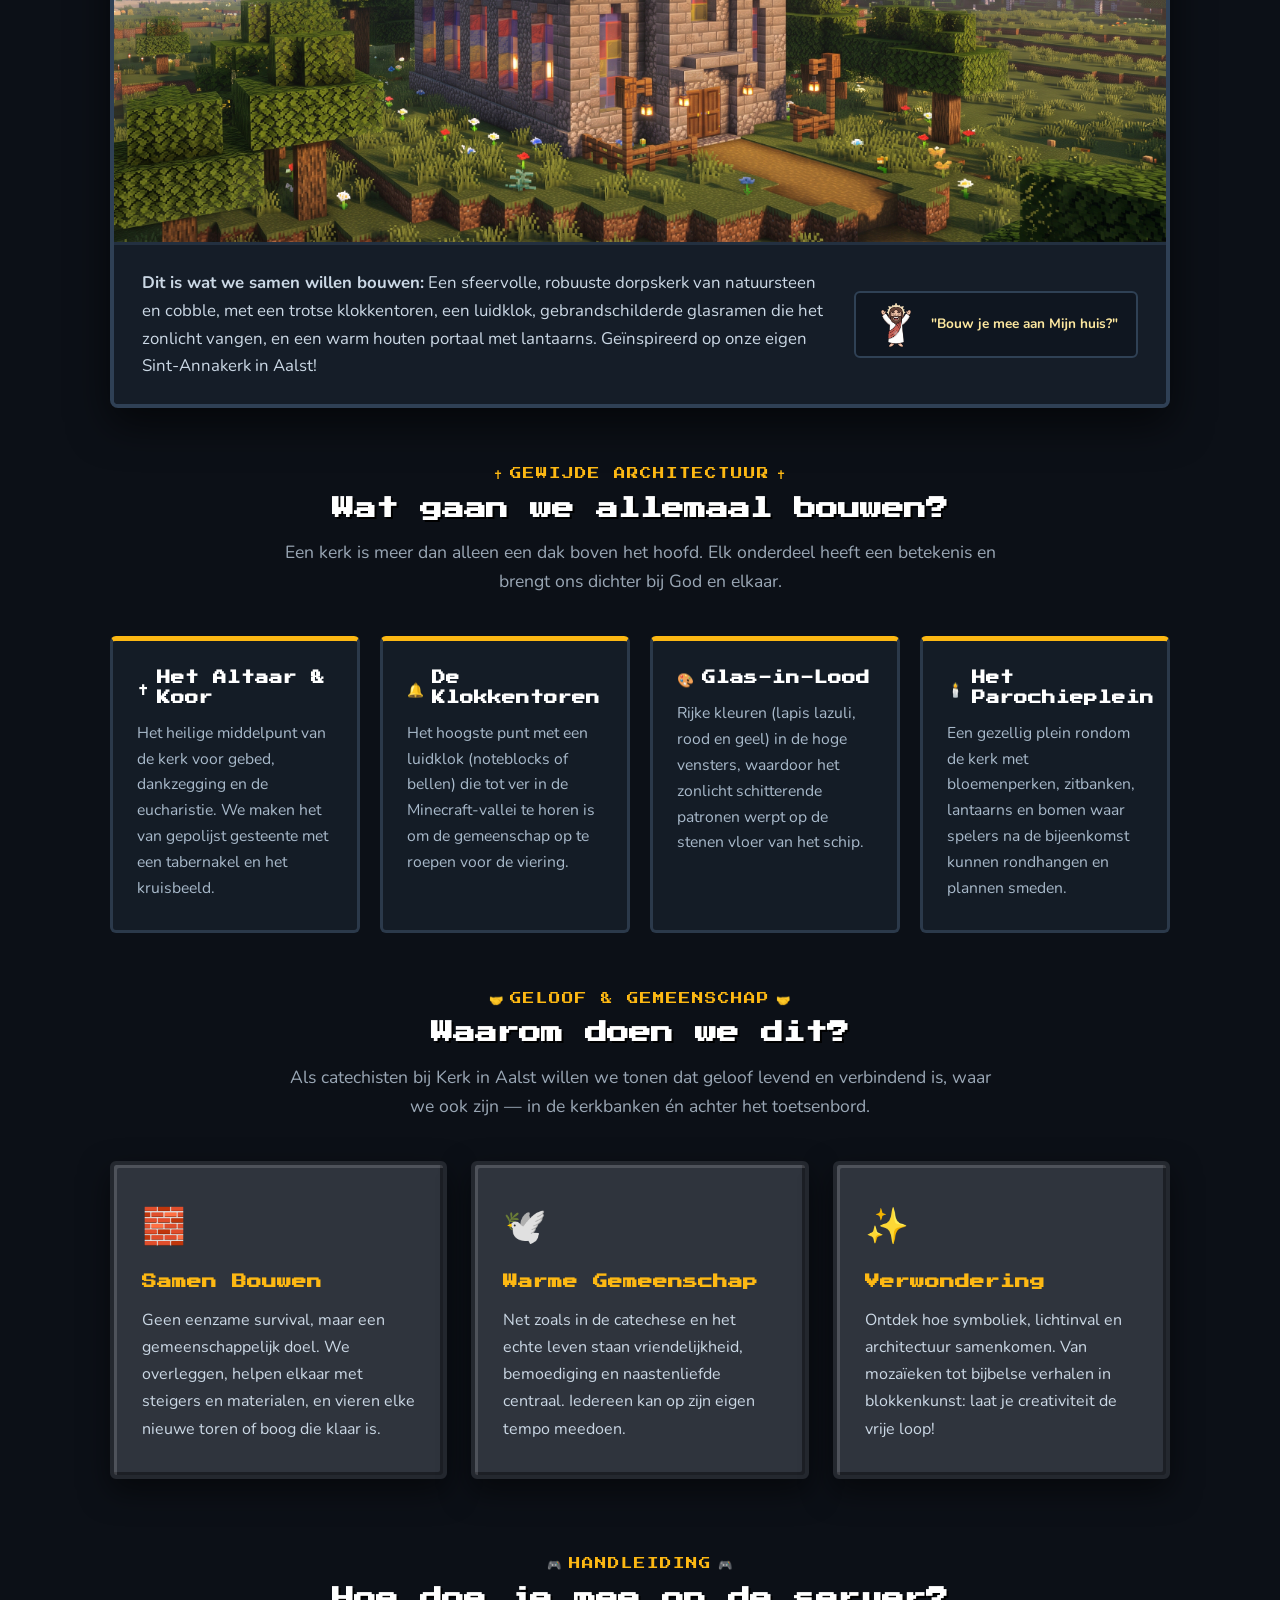
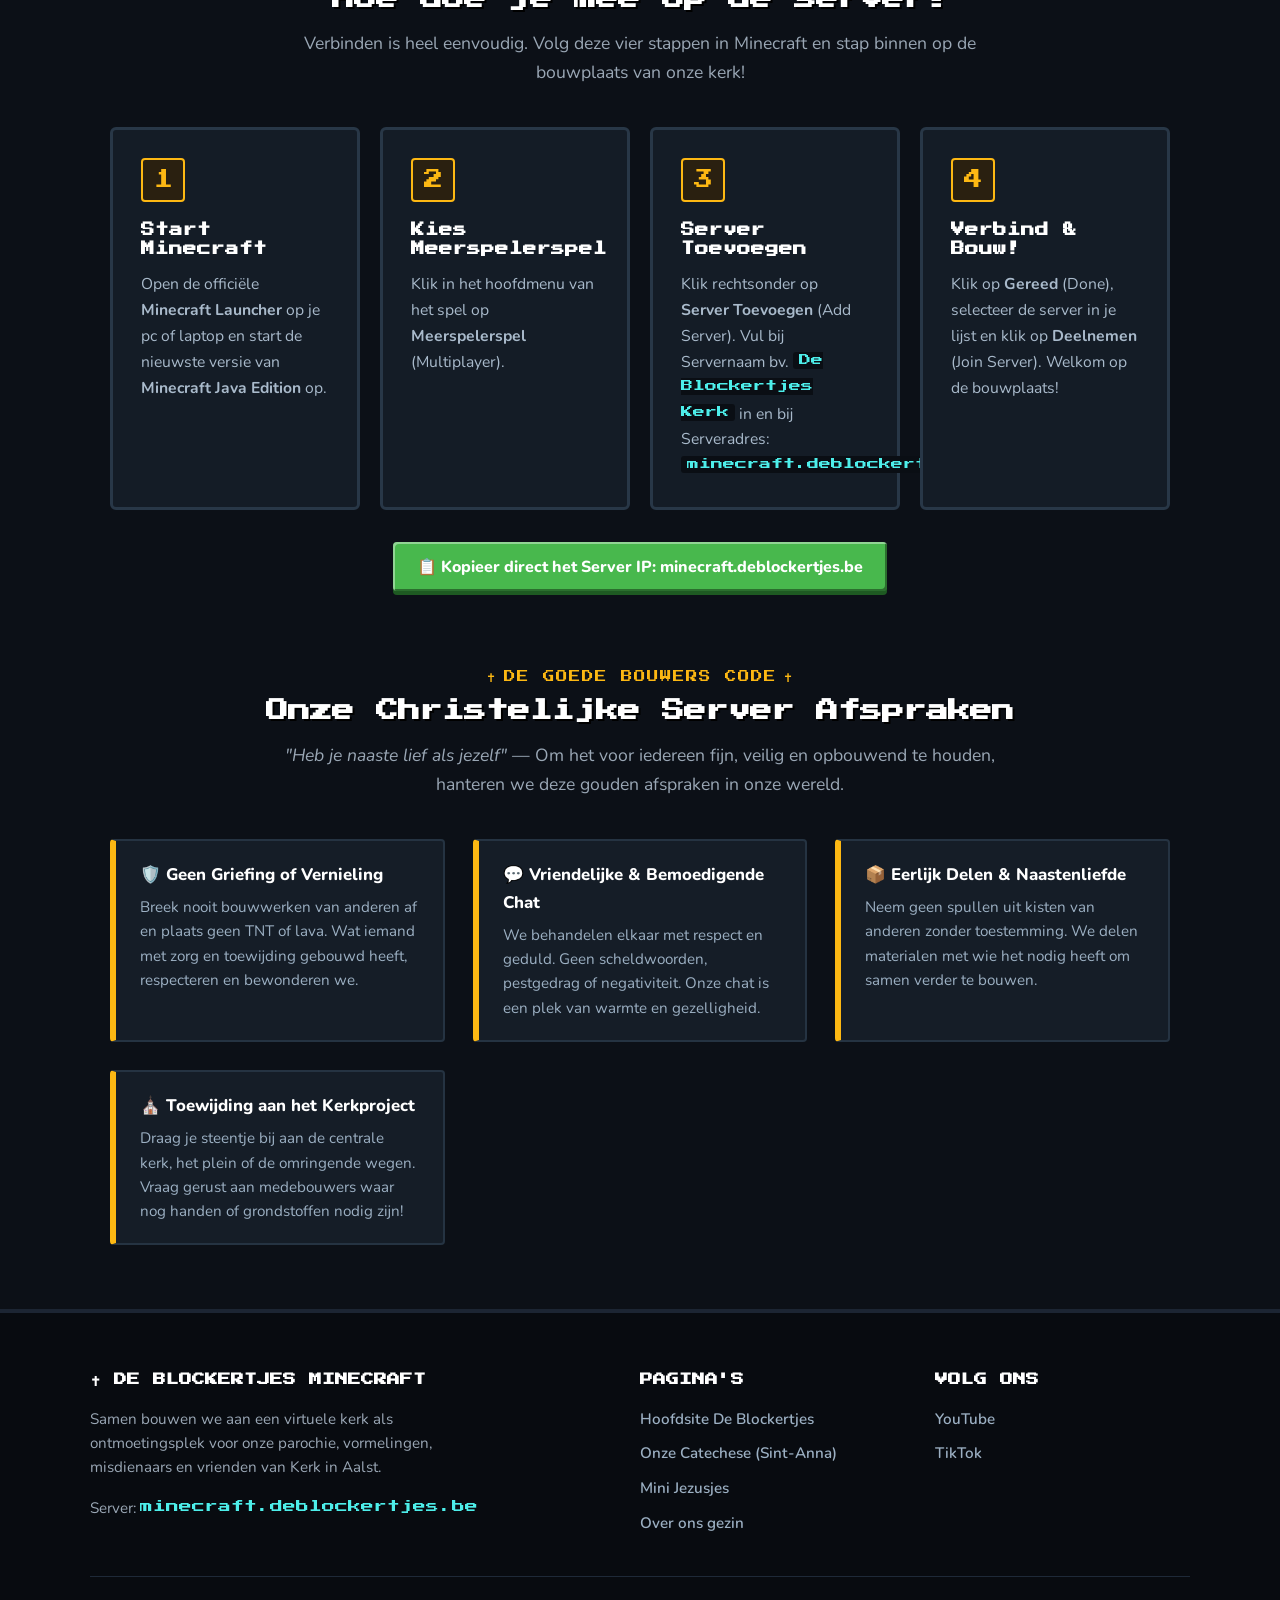
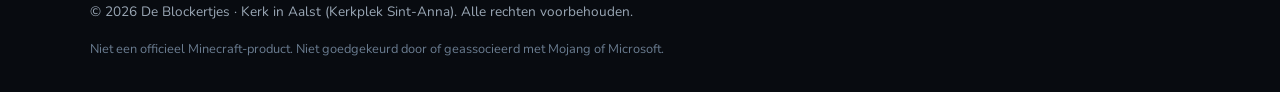
==== commit 3cc84c8c: "Update server statuscheck naar mcstatus.io en stel Aalsterse vlagkleuren in" ====
--- a/index.html
+++ b/index.html
@@ -18,7 +18,7 @@
 </head>
 <body>
 
-  <!-- Gebrandschilderd glas kleurenbalk -->
+  <!-- Aalsterse vlag kleurenbalk (rood - wit - geel) -->
   <div class="mc-stained-glass-ribbon" aria-hidden="true"></div>
 
   <!-- Bovenste navigatiebalk -->
--- a/minecraft.css
+++ b/minecraft.css
@@ -68,21 +68,17 @@
 }
 
 /* ==========================================================================
-   Stained Glass Ribbon (Gebrandschilderd Glas Bovenrand)
+   Aalsterse Vlag Bovenrand (Rood - Wit - Geel)
    ========================================================================== */
 .mc-stained-glass-ribbon {
   height: 6px;
   width: 100%;
   background: linear-gradient(90deg, 
-    #b91c1c 0%, #b91c1c 14%, 
-    #ea580c 14%, #ea580c 28%, 
-    #eab308 28%, #eab308 42%, 
-    #16a34a 42%, #16a34a 57%, 
-    #0284c7 57%, #0284c7 71%, 
-    #7c3aed 71%, #7c3aed 85%, 
-    #db2777 85%, #db2777 100%
+    #c92a2a 0%, #c92a2a 33.333%, 
+    #ffffff 33.333%, #ffffff 66.666%, 
+    #fdb813 66.666%, #fdb813 100%
   );
-  box-shadow: 0 0 14px rgba(234, 179, 8, 0.45);
+  box-shadow: 0 0 12px rgba(253, 184, 19, 0.35);
 }
 
 /* ==========================================================================
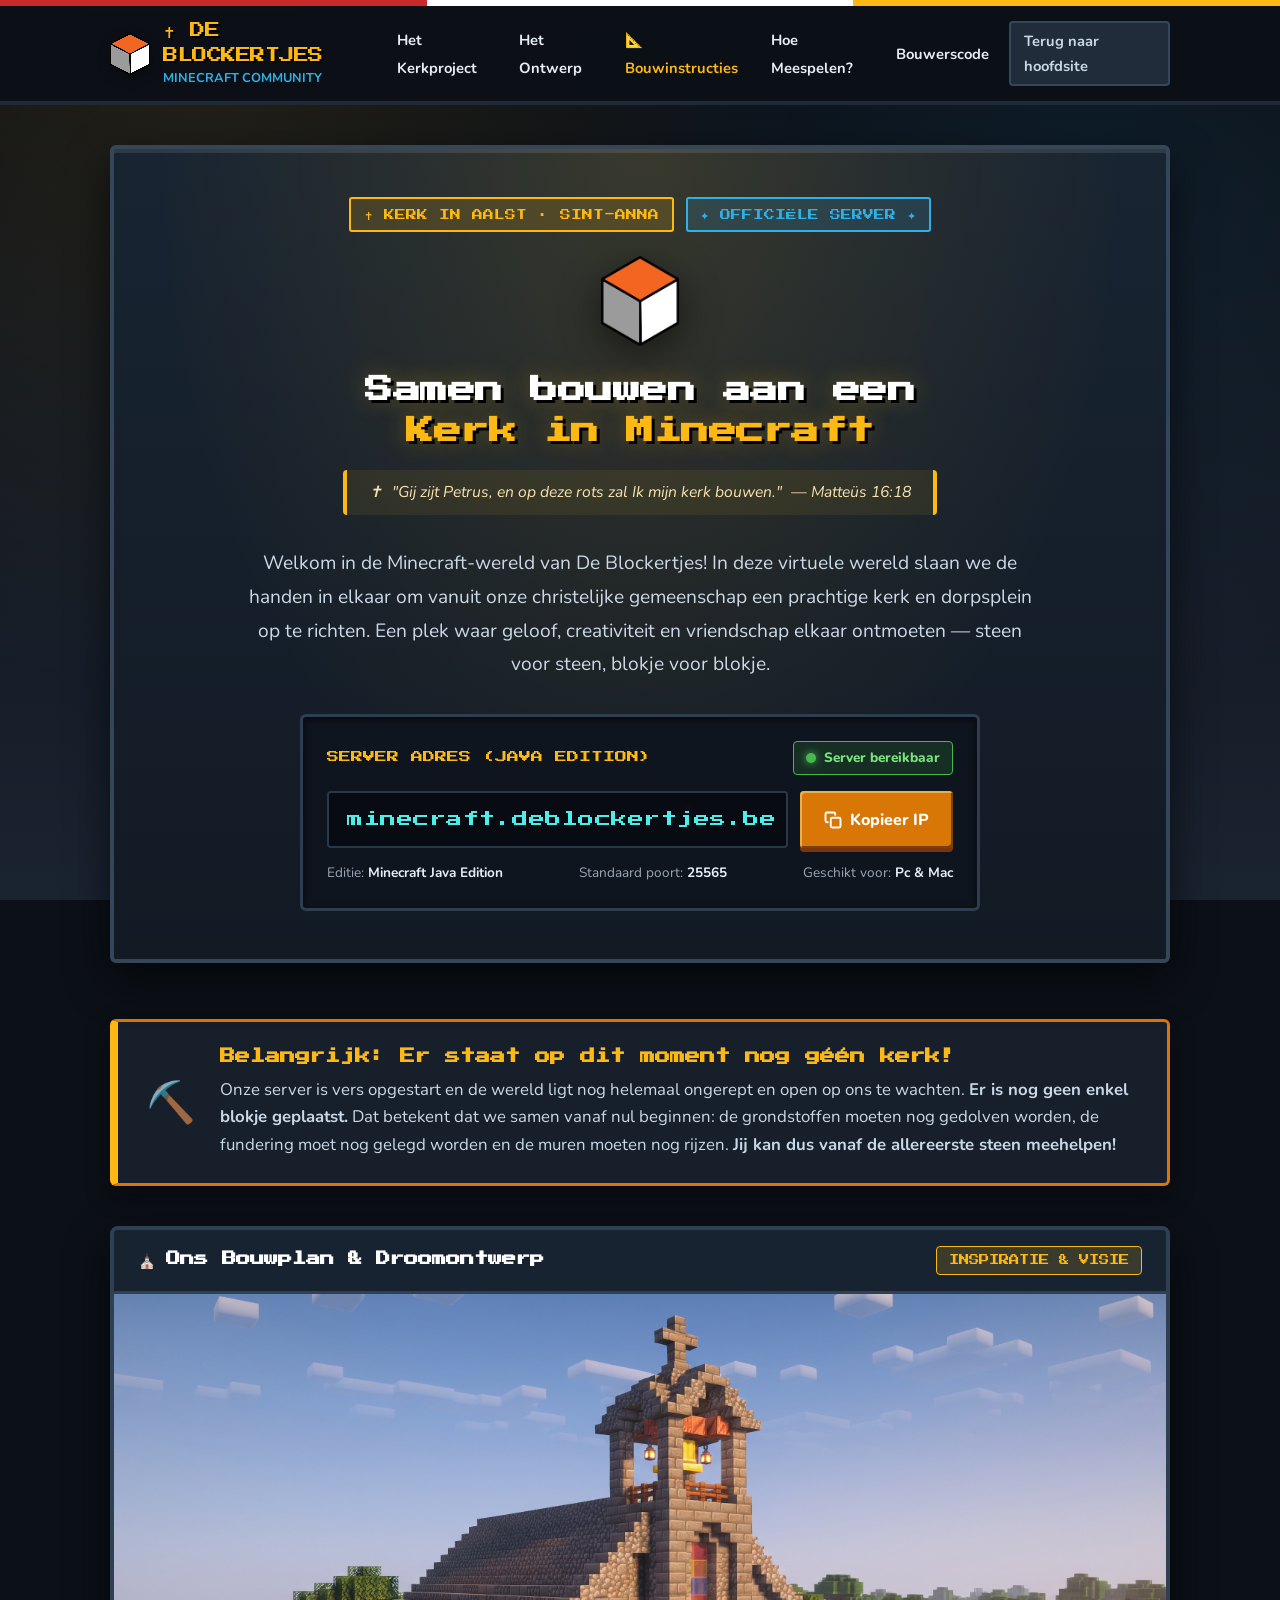
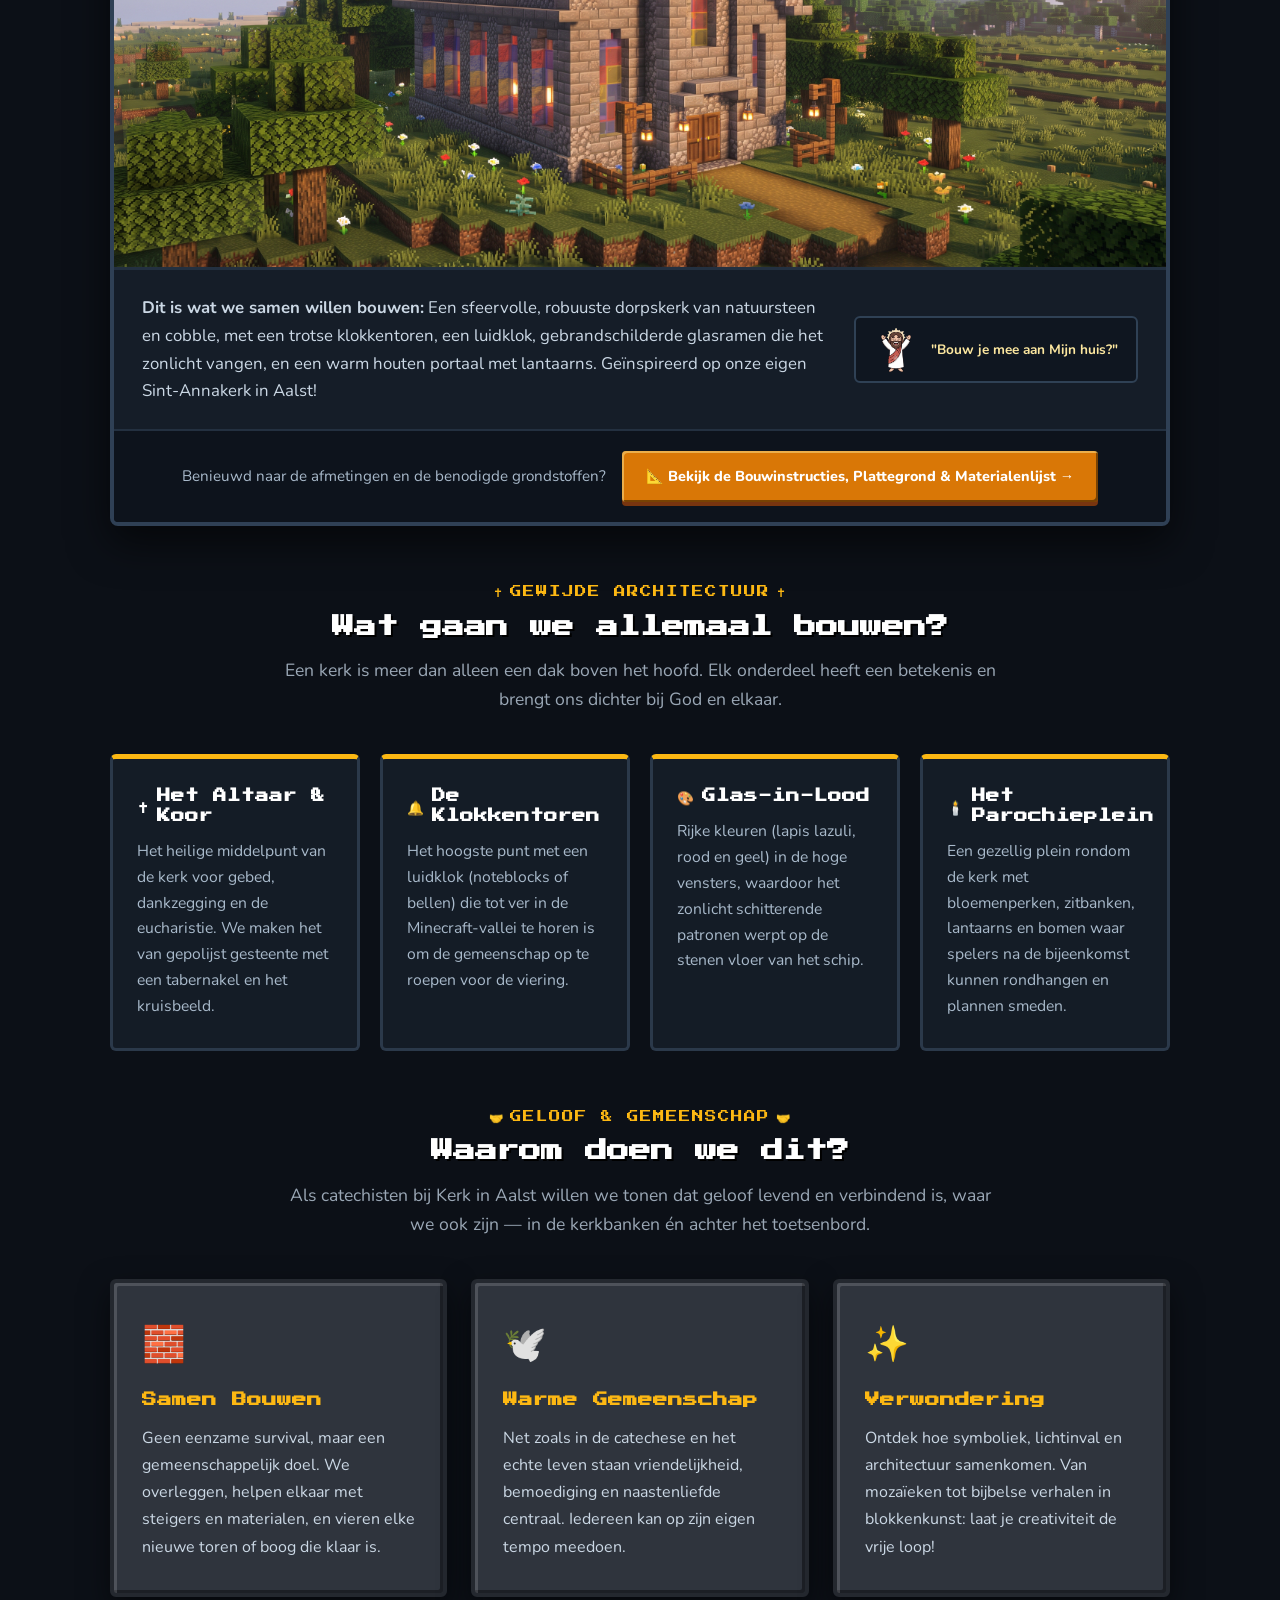
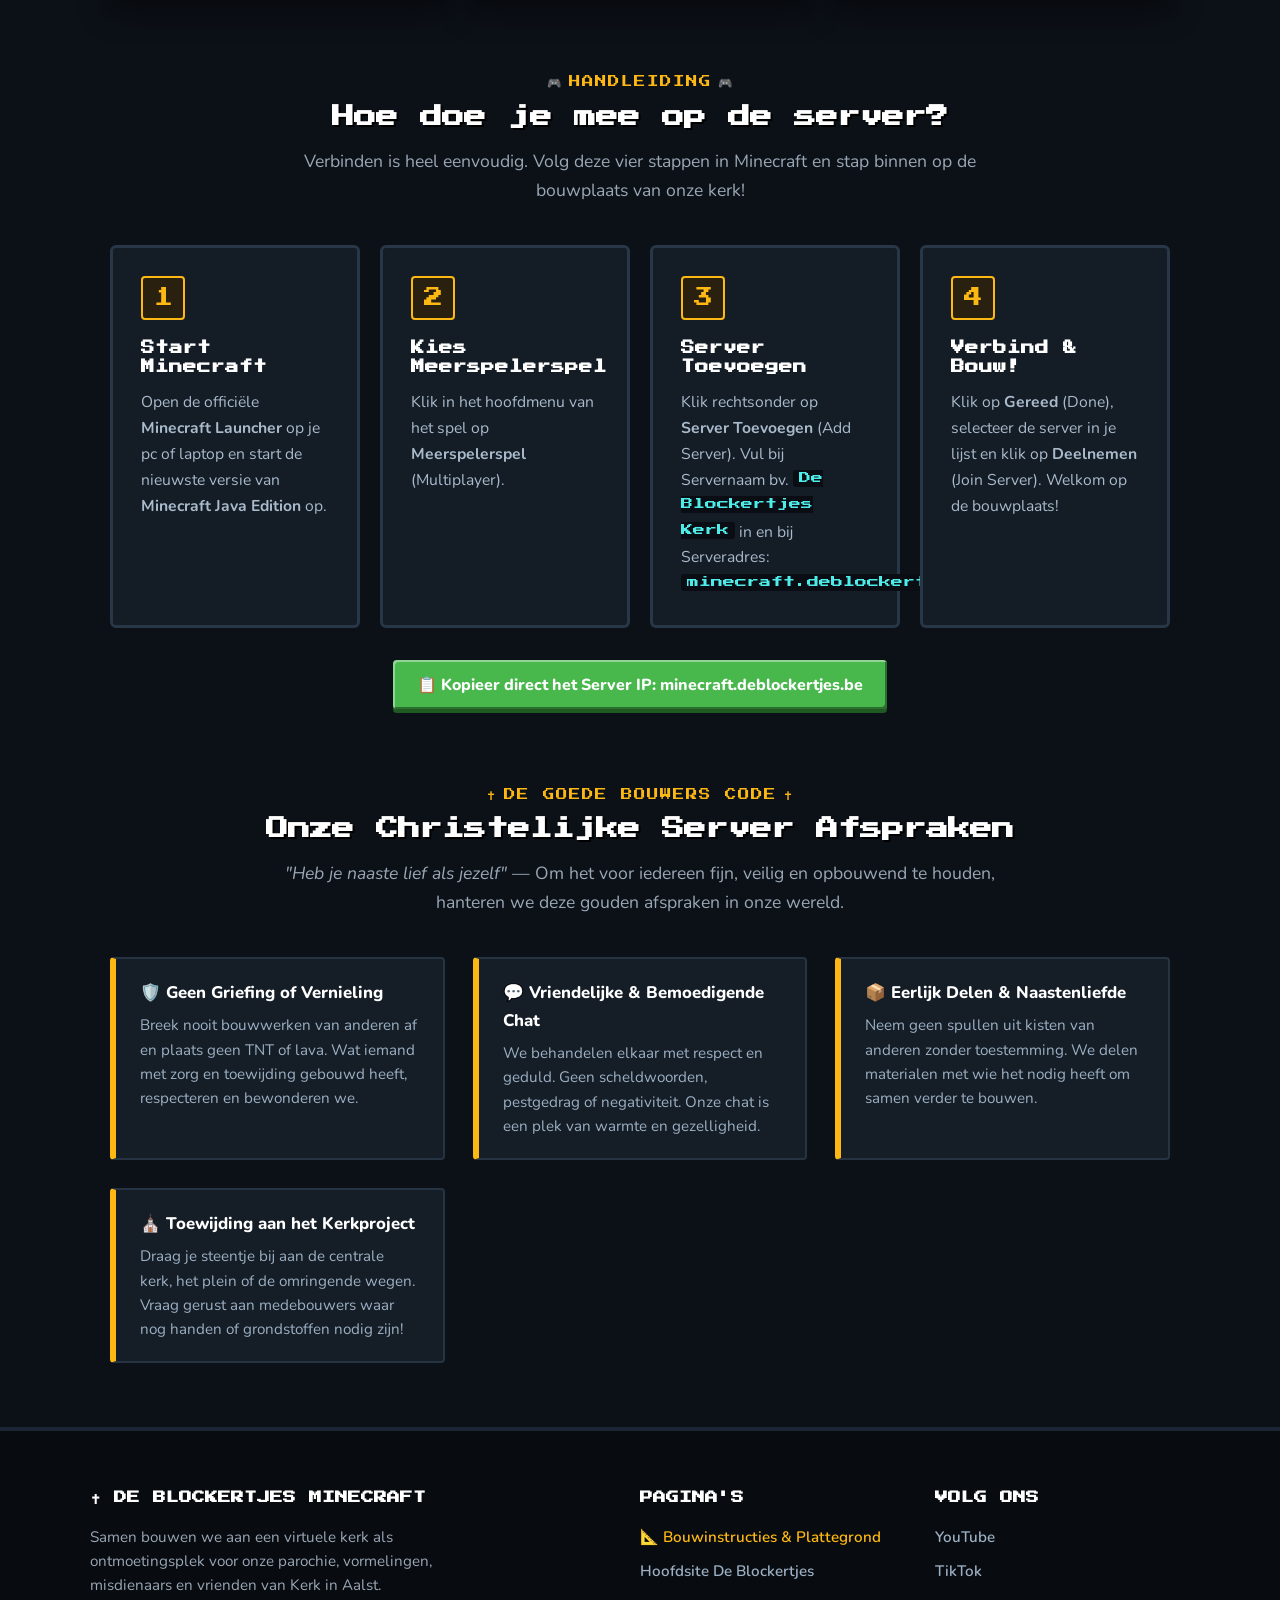
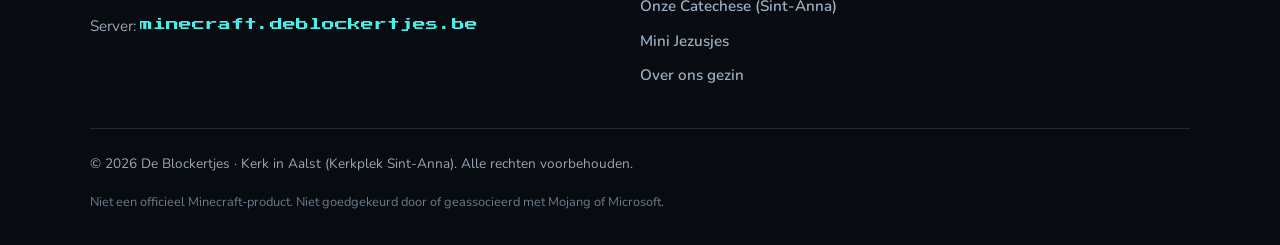
==== commit f46dcead: "Voeg bouwinstructies pagina toe met plattegrond en materialenlijst" ====
--- a/index.html
+++ b/index.html
@@ -36,6 +36,7 @@
         <ul class="mc-nav-links">
           <li><a href="#de-kerk">Het Kerkproject</a></li>
           <li><a href="#ontwerp">Het Ontwerp</a></li>
+          <li><a href="bouwinstructies.html" style="color: var(--catholic-gold);">📐 Bouwinstructies</a></li>
           <li><a href="#hoe-verbinden">Hoe Meespelen?</a></li>
           <li><a href="#regels">Bouwerscode</a></li>
           <li><a class="mc-btn-back" href="https://deblockertjes.be/">Terug naar hoofdsite</a></li>
@@ -142,6 +143,13 @@
             <span>"Bouw je mee aan Mijn huis?"</span>
           </div>
         </div>
+
+        <div style="background: #0d131c; border-top: 2px solid #233040; padding: 1.25rem 1.5rem; text-align: center; display: flex; justify-content: center; align-items: center; gap: 1rem; flex-wrap: wrap;">
+          <span style="font-size: 0.95rem; color: #a9bacb;">Benieuwd naar de afmetingen en de benodigde grondstoffen?</span>
+          <a href="bouwinstructies.html" class="mc-btn mc-btn--gold" style="text-decoration: none; font-size: 0.9rem;">
+            📐 Bekijk de Bouwinstructies, Plattegrond &amp; Materialenlijst →
+          </a>
+        </div>
       </div>
 
       <!-- De gewijde elementen van onze kerk -->
@@ -338,6 +346,7 @@
       <div>
         <h4 class="mc-footer__title">PAGINA'S</h4>
         <ul class="mc-footer__links">
+          <li><a href="bouwinstructies.html" style="color: var(--catholic-gold);">📐 Bouwinstructies &amp; Plattegrond</a></li>
           <li><a href="https://deblockertjes.be/">Hoofdsite De Blockertjes</a></li>
           <li><a href="https://deblockertjes.be/catechese/">Onze Catechese (Sint-Anna)</a></li>
           <li><a href="https://deblockertjes.be/catechese/mini-jezusjes/">Mini Jezusjes</a></li>
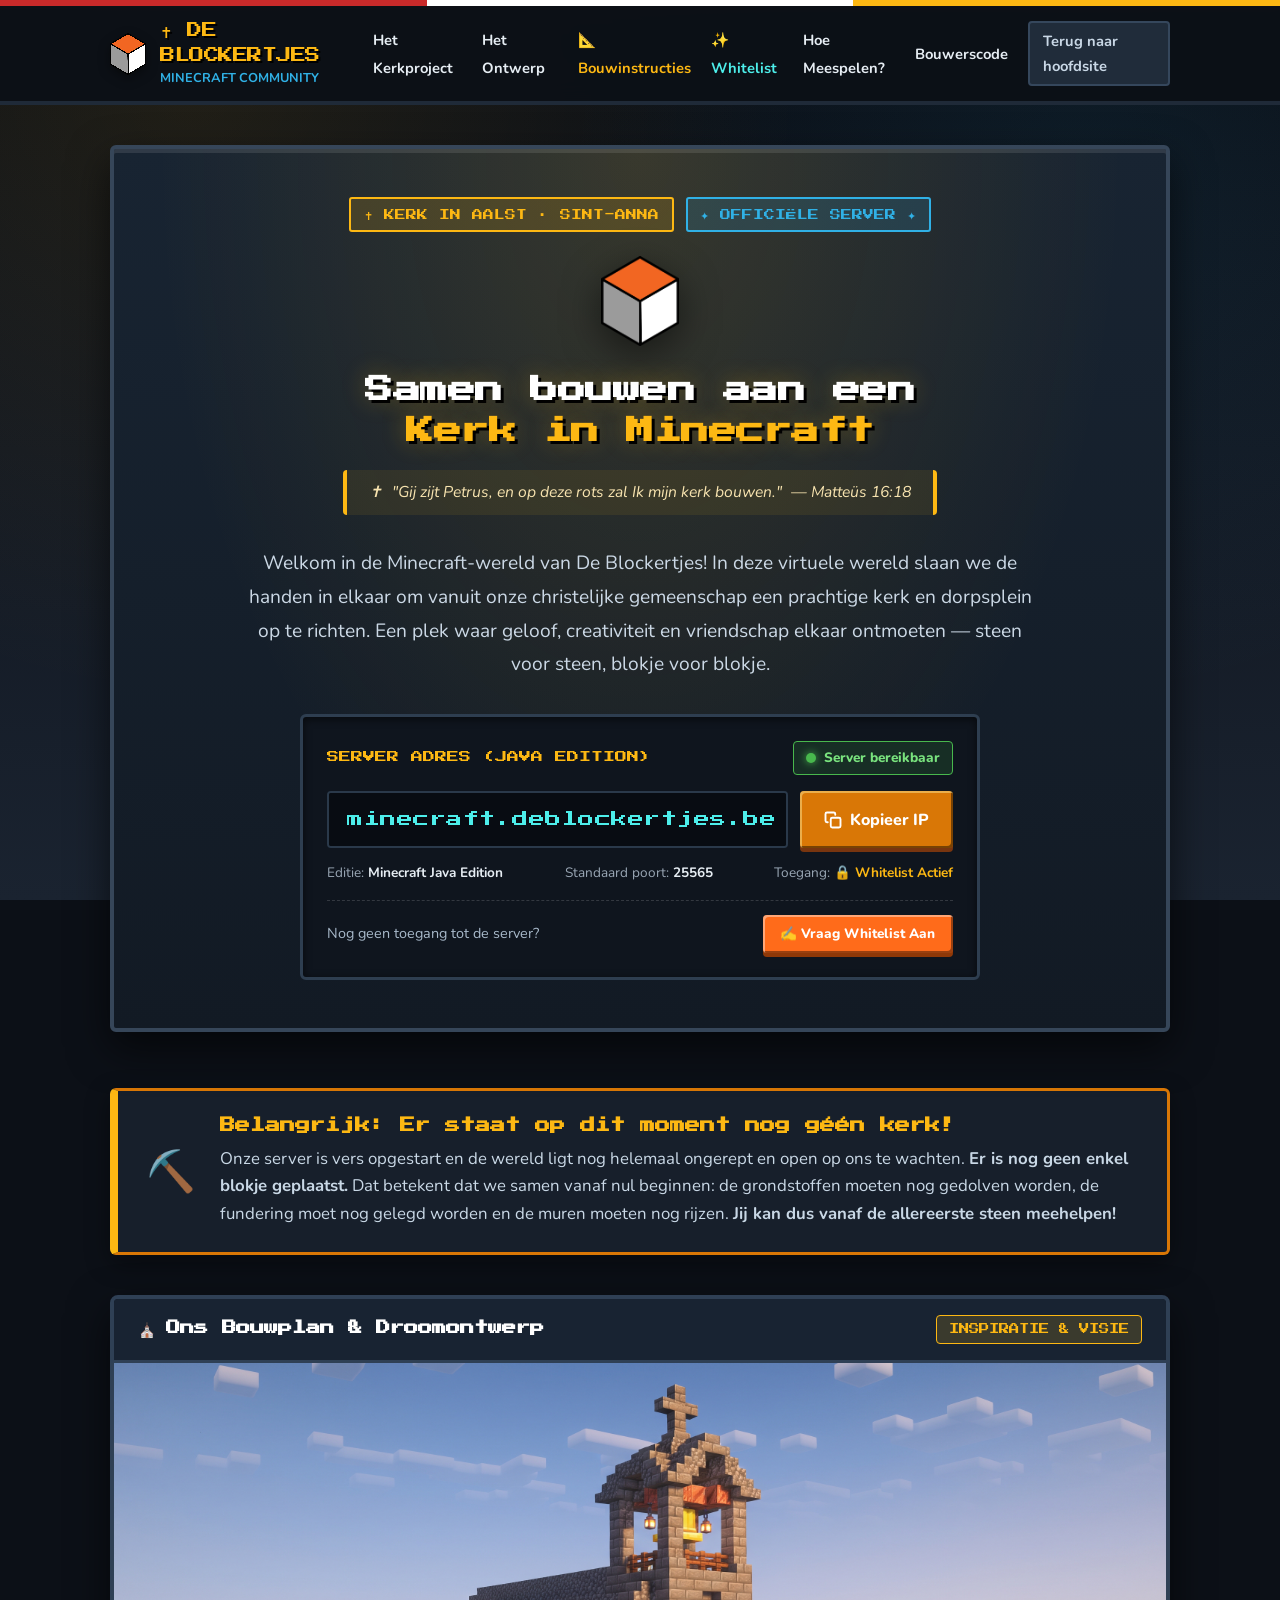
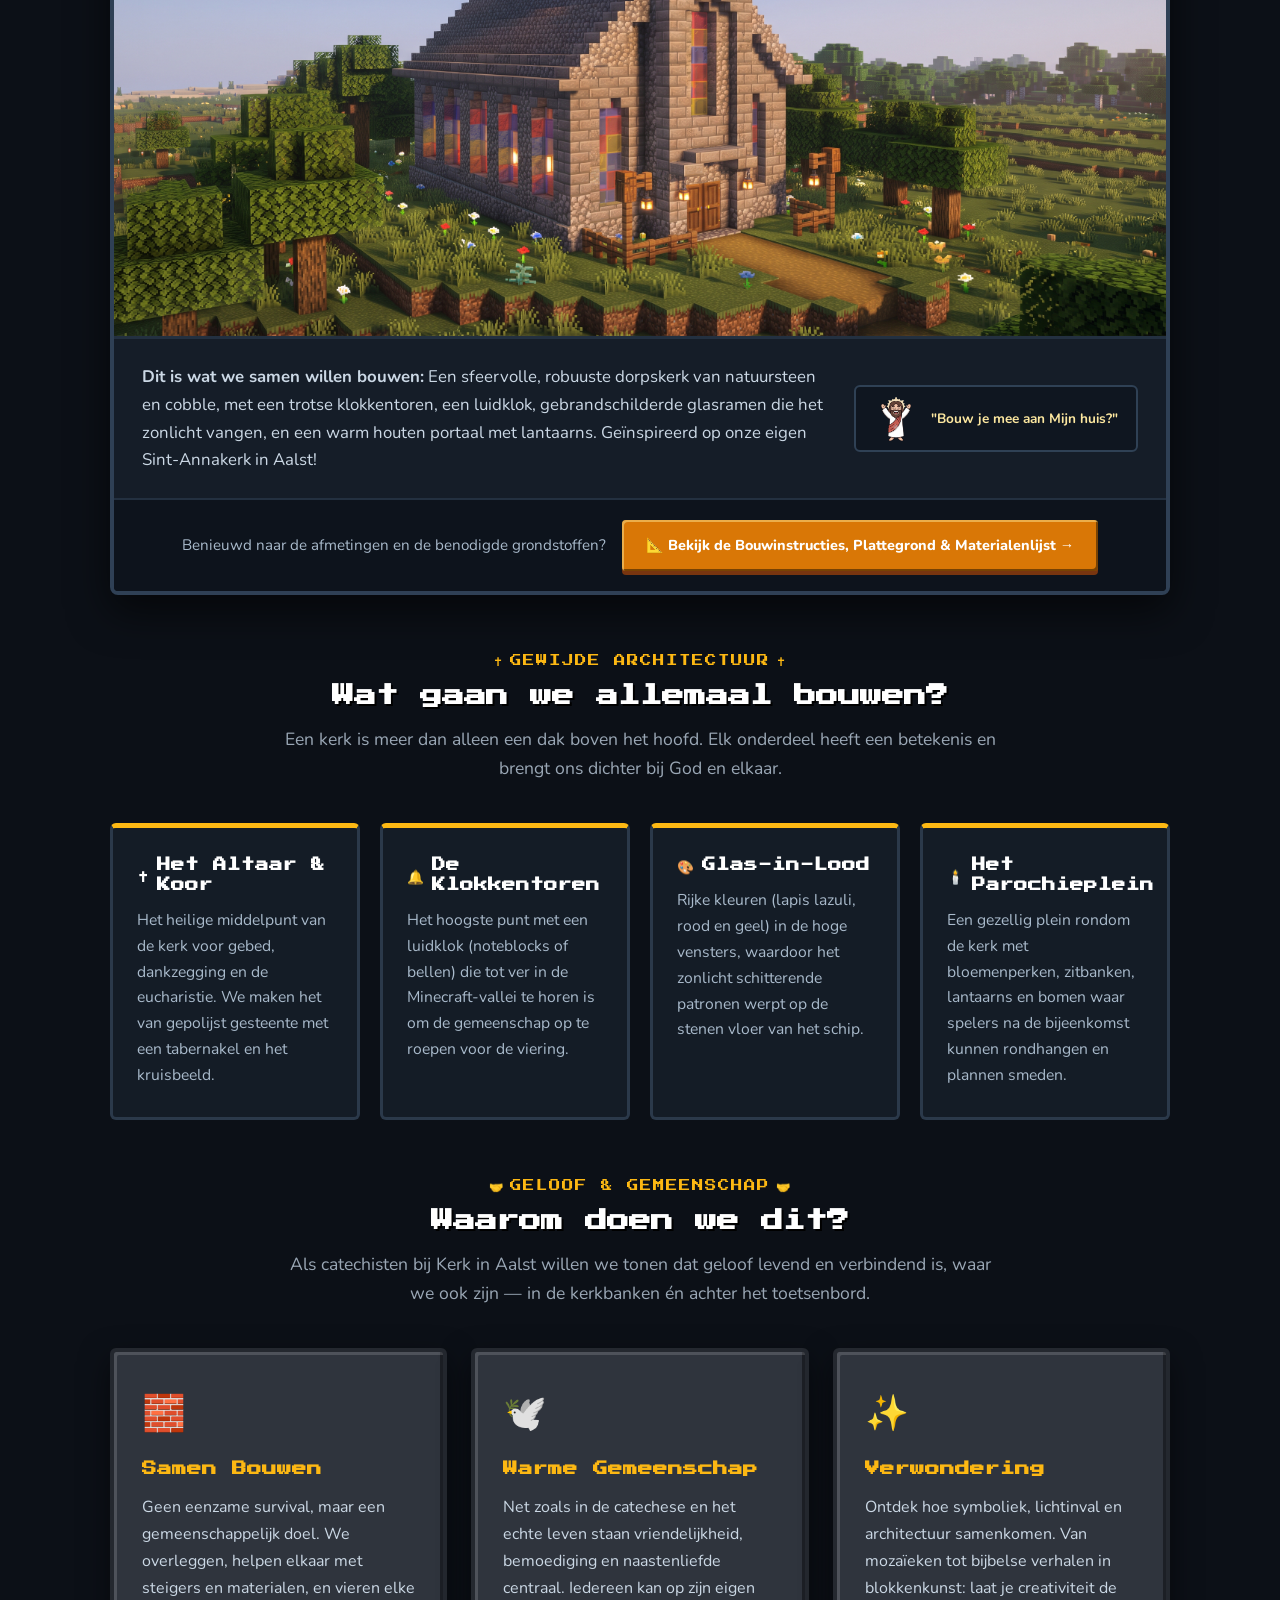
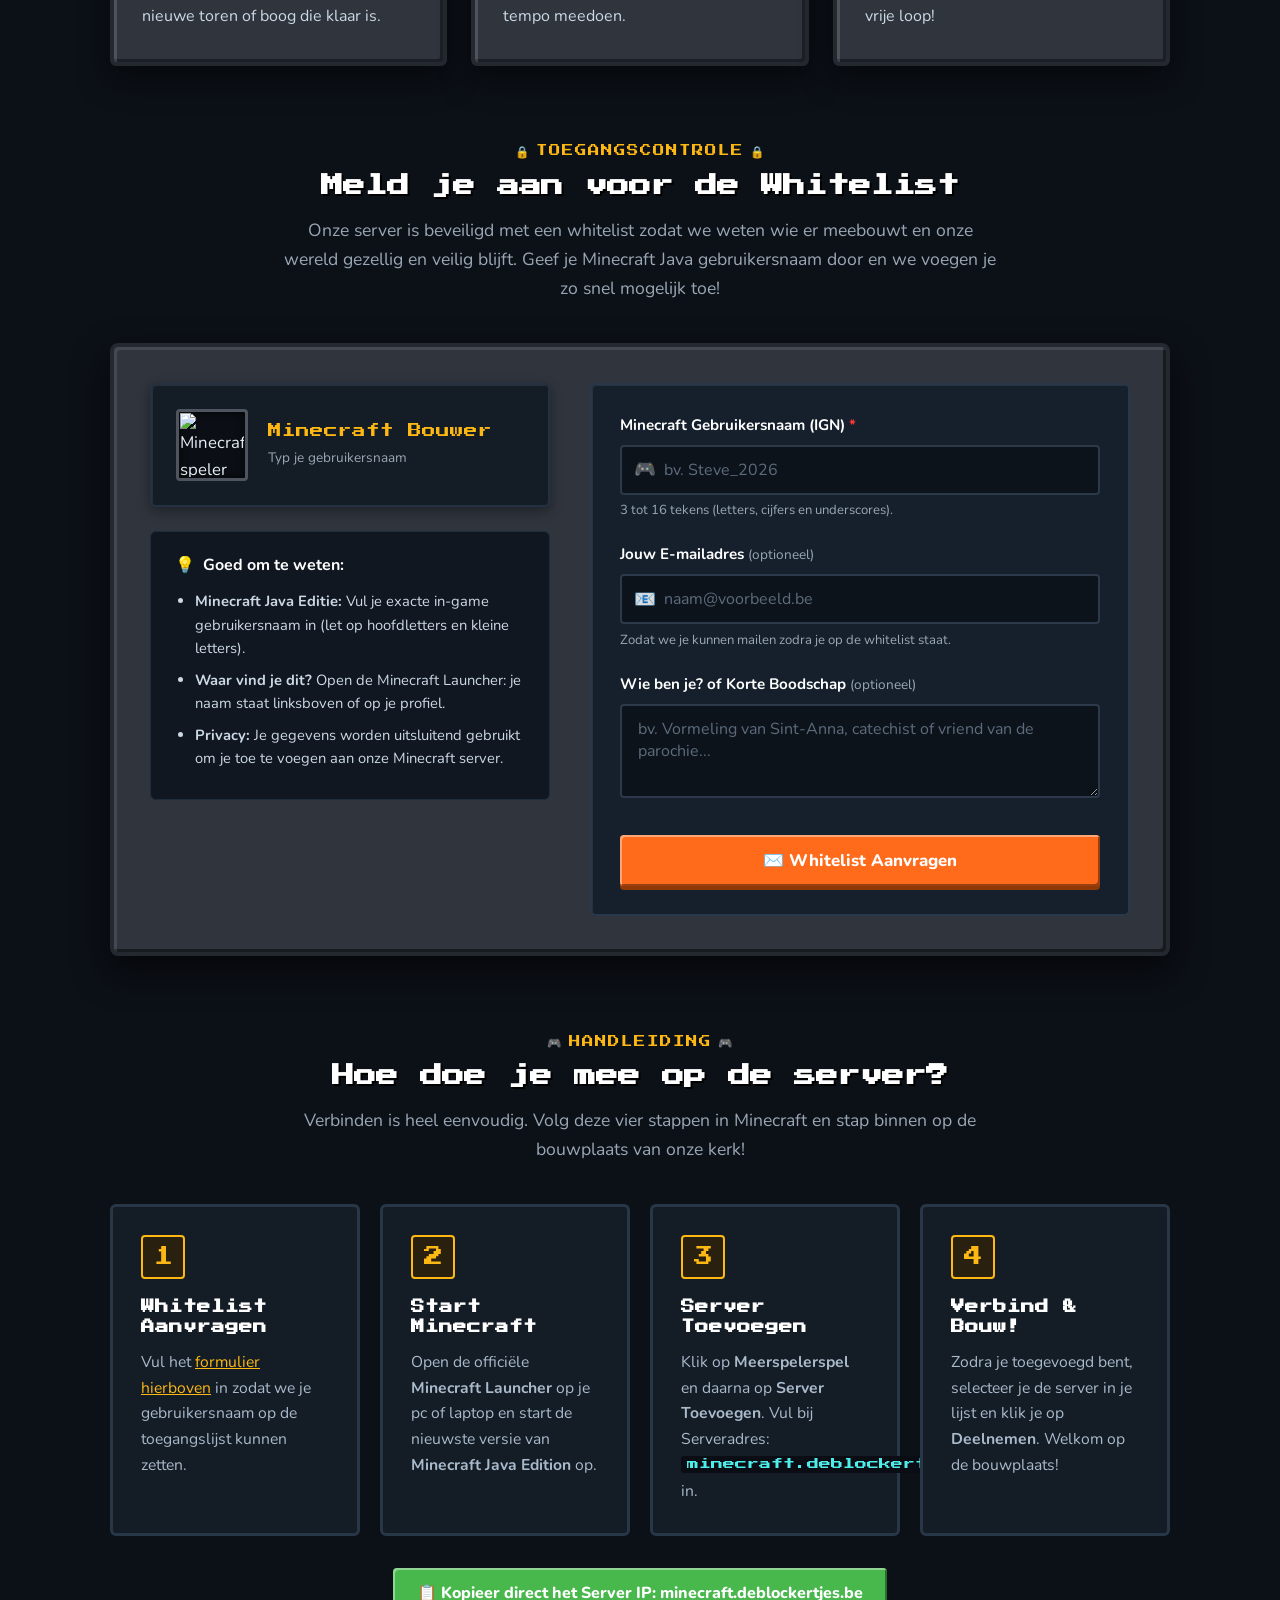
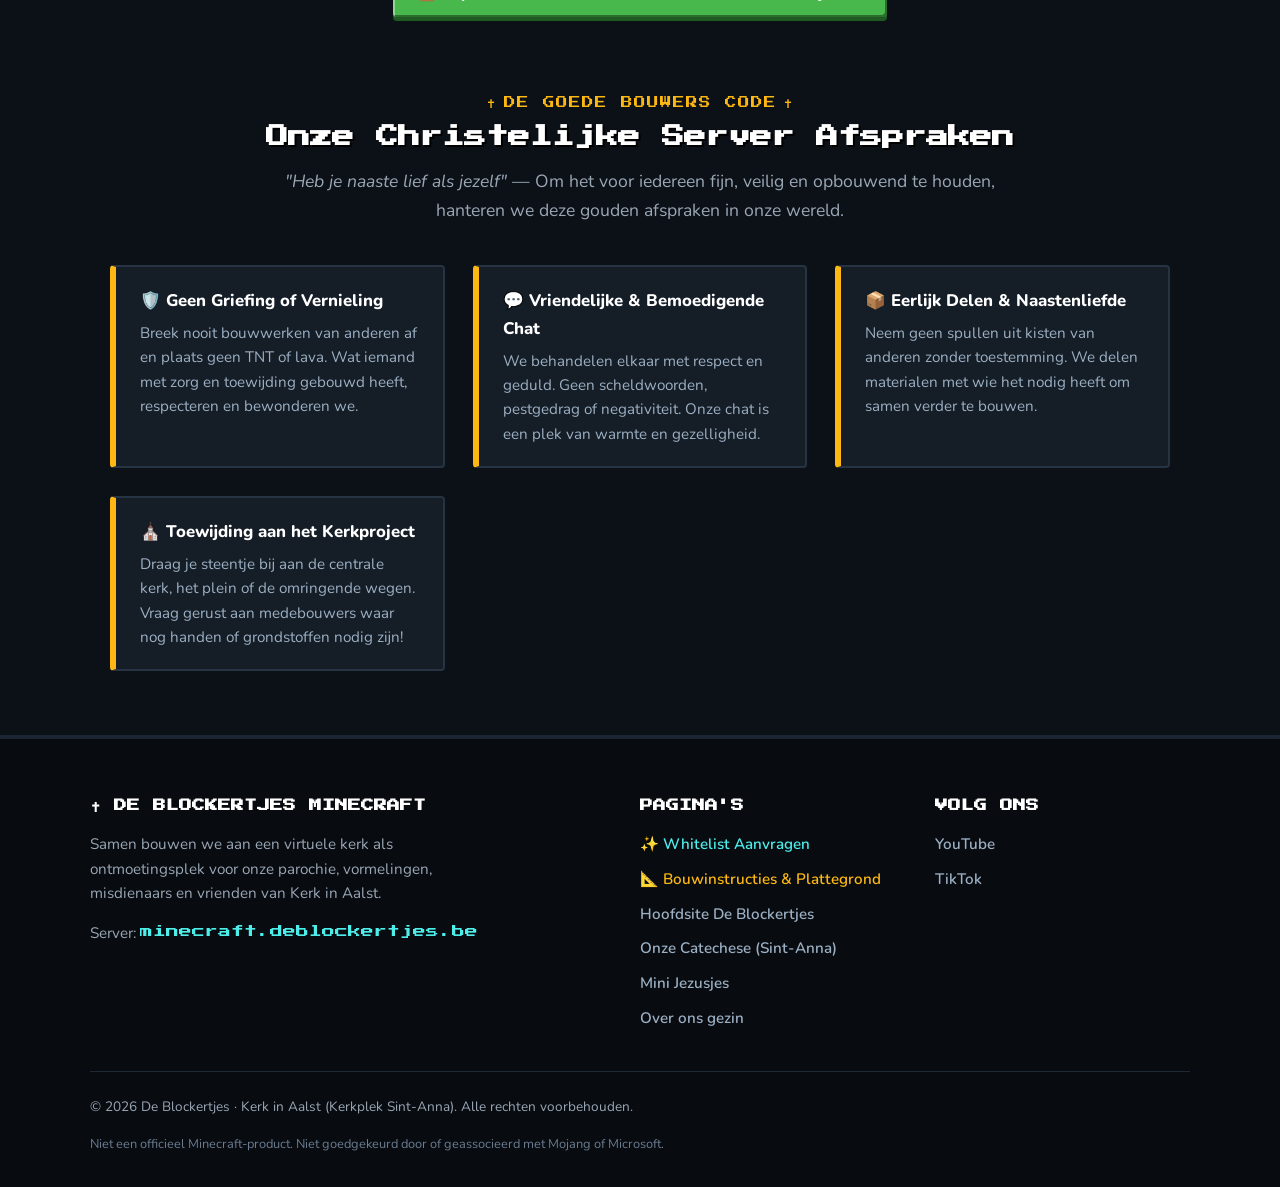
==== commit 2ff4eadf: "Voeg whitelist aanvraagformulier toe met anonieme mailkoppeling en skin preview" ====
--- a/index.html
+++ b/index.html
@@ -37,6 +37,7 @@
           <li><a href="#de-kerk">Het Kerkproject</a></li>
           <li><a href="#ontwerp">Het Ontwerp</a></li>
           <li><a href="bouwinstructies.html" style="color: var(--catholic-gold);">📐 Bouwinstructies</a></li>
+          <li><a href="#whitelist" style="color: var(--mc-diamond);">✨ Whitelist</a></li>
           <li><a href="#hoe-verbinden">Hoe Meespelen?</a></li>
           <li><a href="#regels">Bouwerscode</a></li>
           <li><a class="mc-btn-back" href="https://deblockertjes.be/">Terug naar hoofdsite</a></li>
@@ -100,7 +101,14 @@
           <div class="mc-server-card__info">
             <span>Editie: <strong>Minecraft Java Edition</strong></span>
             <span>Standaard poort: <strong>25565</strong></span>
-            <span>Geschikt voor: <strong>Pc &amp; Mac</strong></span>
+            <span>Toegang: <strong style="color: var(--catholic-gold);">🔒 Whitelist Actief</strong></span>
+          </div>
+
+          <div style="margin-top: 1rem; padding-top: 0.85rem; border-top: 1px dashed rgba(255,255,255,0.15); display: flex; align-items: center; justify-content: space-between; gap: 0.75rem; flex-wrap: wrap;">
+            <span style="font-size: 0.9rem; color: #a9bacb;">Nog geen toegang tot de server?</span>
+            <a href="#whitelist" class="mc-btn mc-btn--primary" style="font-size: 0.85rem; padding: 0.5rem 1.1rem; text-decoration: none;">
+              ✍️ Vraag Whitelist Aan
+            </a>
           </div>
         </div>
 
@@ -230,6 +238,126 @@
 
     </section>
 
+    <!-- Sectie: Whitelist Aanvragen -->
+    <section id="whitelist" class="mc-container">
+      <div class="mc-section-header">
+        <p class="mc-section-header__tag"><span>🔒</span> Toegangscontrole <span>🔒</span></p>
+        <h2 class="mc-section-header__title">Meld je aan voor de Whitelist</h2>
+        <p class="mc-section-header__desc">
+          Onze server is beveiligd met een whitelist zodat we weten wie er meebouwt en onze wereld gezellig en veilig blijft. Geef je Minecraft Java gebruikersnaam door en we voegen je zo snel mogelijk toe!
+        </p>
+      </div>
+
+      <div class="mc-whitelist-container">
+        <div class="mc-whitelist-grid">
+          
+          <!-- Linkerkolom: Info & Live Skin Preview -->
+          <div class="mc-whitelist-info">
+            <div class="mc-whitelist-avatar-card">
+              <div class="mc-whitelist-avatar-wrap">
+                <img id="mc-avatar-preview" src="https://mc-heads.net/avatar/MHF_Steve/80" alt="Minecraft speler skin" width="64" height="64">
+              </div>
+              <div class="mc-whitelist-avatar-label">
+                <span id="mc-avatar-username">Minecraft Bouwer</span>
+                <small id="mc-avatar-status">Typ je gebruikersnaam</small>
+              </div>
+            </div>
+
+            <div class="mc-whitelist-instructions">
+              <h4><span>💡</span> Goed om te weten:</h4>
+              <ul>
+                <li><strong>Minecraft Java Editie:</strong> Vul je exacte in-game gebruikersnaam in (let op hoofdletters en kleine letters).</li>
+                <li><strong>Waar vind je dit?</strong> Open de Minecraft Launcher: je naam staat linksboven of op je profiel.</li>
+                <li><strong>Privacy:</strong> Je gegevens worden uitsluitend gebruikt om je toe te voegen aan onze Minecraft server.</li>
+              </ul>
+            </div>
+          </div>
+
+          <!-- Rechterkolom: Het Formulier -->
+          <div class="mc-whitelist-form-wrap">
+            <form id="mc-whitelist-form" class="mc-whitelist-form" novalidate>
+              
+              <!-- Web3Forms Access Key: vul hier je gratis sleutel in van web3forms.com -->
+              <!-- Je e-mailadres is veilig gekoppeld aan deze sleutel en staat NOOIT in de broncode -->
+              <input type="hidden" name="access_key" id="mc-access-key" value="JOUW_ACCESS_KEY_HIER">
+              <input type="hidden" name="subject" value="Nieuwe Minecraft Whitelist Aanvraag: De Blockertjes">
+              <input type="hidden" name="from_name" value="De Blockertjes Minecraft Server">
+              
+              <!-- Anti-bot honeypot veld -->
+              <input type="checkbox" name="botcheck" class="mc-hidden-honeypot" style="display: none;" tabindex="-1" autocomplete="off">
+
+              <!-- Veld 1: Minecraft Gebruikersnaam (Verplicht) -->
+              <div class="mc-form-group">
+                <label for="mc-ign" class="mc-form-label">
+                  Minecraft Gebruikersnaam (IGN) <span class="mc-form-required">*</span>
+                </label>
+                <div class="mc-input-wrapper">
+                  <span class="mc-input-icon">🎮</span>
+                  <input 
+                    type="text" 
+                    id="mc-ign" 
+                    name="minecraft_username" 
+                    class="mc-form-input" 
+                    placeholder="bv. Steve_2026" 
+                    pattern="^[a-zA-Z0-9_]{3,16}$" 
+                    maxlength="16" 
+                    required 
+                    autocomplete="off"
+                    spellcheck="false"
+                  >
+                </div>
+                <span class="mc-form-hint">3 tot 16 tekens (letters, cijfers en underscores).</span>
+              </div>
+
+              <!-- Veld 2: E-mailadres (Optioneel) -->
+              <div class="mc-form-group">
+                <label for="mc-email" class="mc-form-label">
+                  Jouw E-mailadres <span class="mc-form-optional">(optioneel)</span>
+                </label>
+                <div class="mc-input-wrapper">
+                  <span class="mc-input-icon">📧</span>
+                  <input 
+                    type="email" 
+                    id="mc-email" 
+                    name="email" 
+                    class="mc-form-input" 
+                    placeholder="naam@voorbeeld.be"
+                    autocomplete="email"
+                  >
+                </div>
+                <span class="mc-form-hint">Zodat we je kunnen mailen zodra je op de whitelist staat.</span>
+              </div>
+
+              <!-- Veld 3: Wie ben je / Boodschap (Optioneel) -->
+              <div class="mc-form-group">
+                <label for="mc-notes" class="mc-form-label">
+                  Wie ben je? of Korte Boodschap <span class="mc-form-optional">(optioneel)</span>
+                </label>
+                <textarea 
+                  id="mc-notes" 
+                  name="message" 
+                  class="mc-form-textarea" 
+                  rows="3" 
+                  placeholder="bv. Vormeling van Sint-Anna, catechist of vriend van de parochie..."
+                ></textarea>
+              </div>
+
+              <!-- Status Feedback Boodschap -->
+              <div id="mc-form-status" class="mc-form-status" role="alert" style="display: none;"></div>
+
+              <!-- Submit Knop -->
+              <button type="submit" id="mc-submit-btn" class="mc-btn mc-btn--primary mc-btn--submit">
+                <span id="mc-submit-text">✉️ Whitelist Aanvragen</span>
+                <span id="mc-submit-spinner" class="mc-spinner" style="display: none;" aria-hidden="true"></span>
+              </button>
+
+            </form>
+          </div>
+
+        </div>
+      </div>
+    </section>
+
     <!-- Sectie: Hoe te verbinden? -->
     <section id="hoe-verbinden" class="mc-container">
       <div class="mc-section-header">
@@ -243,17 +371,17 @@
       <div class="mc-grid-4">
         <article class="mc-step-card">
           <div class="mc-step-num">1</div>
+          <h3 class="mc-step-title">Whitelist Aanvragen</h3>
+          <p class="mc-step-desc">
+            Vul het <a href="#whitelist" style="color: var(--catholic-gold); text-decoration: underline;">formulier hierboven</a> in zodat we je gebruikersnaam op de toegangslijst kunnen zetten.
+          </p>
+        </article>
+
+        <article class="mc-step-card">
+          <div class="mc-step-num">2</div>
           <h3 class="mc-step-title">Start Minecraft</h3>
           <p class="mc-step-desc">
             Open de officiële <strong>Minecraft Launcher</strong> op je pc of laptop en start de nieuwste versie van <strong>Minecraft Java Edition</strong> op.
-          </p>
-        </article>
-
-        <article class="mc-step-card">
-          <div class="mc-step-num">2</div>
-          <h3 class="mc-step-title">Kies Meerspelerspel</h3>
-          <p class="mc-step-desc">
-            Klik in het hoofdmenu van het spel op <strong>Meerspelerspel</strong> (Multiplayer).
           </p>
         </article>
 
@@ -261,7 +389,7 @@
           <div class="mc-step-num">3</div>
           <h3 class="mc-step-title">Server Toevoegen</h3>
           <p class="mc-step-desc">
-            Klik rechtsonder op <strong>Server Toevoegen</strong> (Add Server). Vul bij Servernaam bv. <code>De Blockertjes Kerk</code> in en bij Serveradres: <code>minecraft.deblockertjes.be</code>.
+            Klik op <strong>Meerspelerspel</strong> en daarna op <strong>Server Toevoegen</strong>. Vul bij Serveradres: <code>minecraft.deblockertjes.be</code> in.
           </p>
         </article>
 
@@ -269,7 +397,7 @@
           <div class="mc-step-num">4</div>
           <h3 class="mc-step-title">Verbind &amp; Bouw!</h3>
           <p class="mc-step-desc">
-            Klik op <strong>Gereed</strong> (Done), selecteer de server in je lijst en klik op <strong>Deelnemen</strong> (Join Server). Welkom op de bouwplaats!
+            Zodra je toegevoegd bent, selecteer je de server in je lijst en klik je op <strong>Deelnemen</strong>. Welkom op de bouwplaats!
           </p>
         </article>
       </div>
@@ -346,6 +474,7 @@
       <div>
         <h4 class="mc-footer__title">PAGINA'S</h4>
         <ul class="mc-footer__links">
+          <li><a href="#whitelist" style="color: var(--mc-diamond);">✨ Whitelist Aanvragen</a></li>
           <li><a href="bouwinstructies.html" style="color: var(--catholic-gold);">📐 Bouwinstructies &amp; Plattegrond</a></li>
           <li><a href="https://deblockertjes.be/">Hoofdsite De Blockertjes</a></li>
           <li><a href="https://deblockertjes.be/catechese/">Onze Catechese (Sint-Anna)</a></li>
--- a/minecraft.css
+++ b/minecraft.css
@@ -999,6 +999,260 @@
 }
 
 /* ==========================================================================
+   Whitelist Form Section
+   ========================================================================== */
+.mc-whitelist-container {
+  background: var(--mc-cobble);
+  border: 4px solid var(--mc-stone-dark);
+  border-radius: 8px;
+  padding: 2.25rem;
+  margin-top: 1.5rem;
+  box-shadow: 
+    inset 3px 3px 0px rgba(255, 255, 255, 0.1),
+    inset -3px -3px 0px rgba(0, 0, 0, 0.5),
+    0 15px 35px rgba(0, 0, 0, 0.6);
+}
+
+.mc-whitelist-grid {
+  display: grid;
+  grid-template-columns: 1fr 1.35fr;
+  gap: 2.5rem;
+  align-items: start;
+}
+
+/* Info & Skin Preview Card */
+.mc-whitelist-info {
+  display: flex;
+  flex-direction: column;
+  gap: 1.5rem;
+}
+
+.mc-whitelist-avatar-card {
+  background: #141c26;
+  border: 2px solid #233142;
+  border-radius: 6px;
+  padding: 1.5rem;
+  display: flex;
+  align-items: center;
+  gap: 1.25rem;
+  box-shadow: inset 1px 1px 0 rgba(255, 255, 255, 0.08), 0 4px 12px rgba(0, 0, 0, 0.35);
+}
+
+.mc-whitelist-avatar-wrap {
+  width: 72px;
+  height: 72px;
+  background: #0b0f15;
+  border: 3px solid var(--mc-stone-light);
+  border-radius: 4px;
+  display: flex;
+  align-items: center;
+  justify-content: center;
+  box-shadow: inset 0 0 10px rgba(0, 0, 0, 0.8);
+  flex-shrink: 0;
+  overflow: hidden;
+}
+
+.mc-whitelist-avatar-wrap img {
+  width: 64px;
+  height: 64px;
+  image-rendering: pixelated;
+  image-rendering: -moz-crisp-edges;
+  image-rendering: crisp-edges;
+  display: block;
+}
+
+.mc-whitelist-avatar-label {
+  display: flex;
+  flex-direction: column;
+  gap: 0.3rem;
+}
+
+.mc-whitelist-avatar-label span {
+  font-family: var(--font-pixel);
+  font-size: 0.85rem;
+  color: var(--catholic-gold);
+  word-break: break-all;
+}
+
+.mc-whitelist-avatar-label small {
+  font-size: 0.85rem;
+  color: var(--color-text-muted);
+}
+
+.mc-whitelist-instructions {
+  background: #111720;
+  border: 1px solid #1f2c3d;
+  border-radius: 6px;
+  padding: 1.25rem 1.5rem;
+}
+
+.mc-whitelist-instructions h4 {
+  margin: 0 0 0.75rem;
+  font-size: 1rem;
+  color: #ffffff;
+  display: flex;
+  align-items: center;
+  gap: 0.5rem;
+}
+
+.mc-whitelist-instructions ul {
+  margin: 0;
+  padding-left: 1.25rem;
+  font-size: 0.92rem;
+  color: #cbd8e5;
+  line-height: 1.6;
+}
+
+.mc-whitelist-instructions li {
+  margin-bottom: 0.5rem;
+}
+
+/* Form Styles */
+.mc-whitelist-form-wrap {
+  background: #16202c;
+  border: 2px solid #283749;
+  border-radius: 6px;
+  padding: 1.75rem;
+  box-shadow: inset 1px 1px 0 rgba(255, 255, 255, 0.08);
+}
+
+.mc-form-group {
+  margin-bottom: 1.25rem;
+}
+
+.mc-form-label {
+  display: block;
+  font-weight: 700;
+  font-size: 0.95rem;
+  color: #ffffff;
+  margin-bottom: 0.45rem;
+}
+
+.mc-form-required {
+  color: var(--mc-redstone);
+}
+
+.mc-form-optional {
+  font-size: 0.85rem;
+  color: var(--color-text-muted);
+  font-weight: 400;
+}
+
+.mc-input-wrapper {
+  position: relative;
+  display: flex;
+  align-items: center;
+}
+
+.mc-input-icon {
+  position: absolute;
+  left: 0.9rem;
+  font-size: 1.1rem;
+  pointer-events: none;
+  opacity: 0.85;
+}
+
+.mc-form-input,
+.mc-form-textarea {
+  width: 100%;
+  font-family: var(--font-body);
+  font-size: 1rem;
+  color: #ffffff;
+  background: #0d131b;
+  border: 2px solid #2b394b;
+  border-radius: 4px;
+  padding: 0.75rem 1rem 0.75rem 2.6rem;
+  transition: border-color 0.2s ease, box-shadow 0.2s ease;
+  outline: none;
+}
+
+.mc-form-textarea {
+  padding-left: 1rem;
+  resize: vertical;
+  min-height: 80px;
+}
+
+.mc-form-input:focus,
+.mc-form-textarea:focus {
+  border-color: var(--catholic-gold);
+  box-shadow: 0 0 0 3px rgba(253, 184, 19, 0.25);
+  background: #101722;
+}
+
+.mc-form-input::placeholder,
+.mc-form-textarea::placeholder {
+  color: #5c6c7d;
+}
+
+.mc-form-hint {
+  display: block;
+  font-size: 0.82rem;
+  color: var(--color-text-muted);
+  margin-top: 0.35rem;
+}
+
+.mc-btn--submit {
+  width: 100%;
+  font-size: 1.05rem;
+  padding: 0.9rem 1.5rem;
+  margin-top: 0.5rem;
+  cursor: pointer;
+}
+
+.mc-btn--submit:disabled {
+  opacity: 0.65;
+  cursor: not-allowed;
+  transform: none !important;
+}
+
+/* Status Messages */
+.mc-form-status {
+  padding: 1rem 1.25rem;
+  border-radius: 4px;
+  font-size: 0.95rem;
+  line-height: 1.5;
+  margin-bottom: 1.25rem;
+  border-left: 5px solid;
+}
+
+.mc-form-status--success {
+  background: rgba(72, 184, 77, 0.15);
+  border-color: var(--mc-grass);
+  color: #8bf190;
+}
+
+.mc-form-status--error {
+  background: rgba(255, 56, 56, 0.15);
+  border-color: var(--mc-redstone);
+  color: #ffa3a3;
+}
+
+.mc-form-status--warning {
+  background: rgba(253, 184, 19, 0.15);
+  border-color: var(--catholic-gold);
+  color: #fce19a;
+}
+
+/* Spinner */
+.mc-spinner {
+  display: inline-block;
+  width: 16px;
+  height: 16px;
+  border: 2px solid rgba(255, 255, 255, 0.3);
+  border-radius: 50%;
+  border-top-color: #ffffff;
+  animation: mc-spin 0.8s linear infinite;
+  vertical-align: middle;
+  margin-left: 0.5rem;
+}
+
+@keyframes mc-spin {
+  to {
+    transform: rotate(360deg);
+  }
+}
+
+/* ==========================================================================
    Responsive Breakpoints
    ========================================================================== */
 @media (max-width: 768px) {
@@ -1051,4 +1305,13 @@
     flex-wrap: wrap;
     gap: 0.85rem;
   }
-}
+
+  .mc-whitelist-grid {
+    grid-template-columns: 1fr;
+    gap: 1.5rem;
+  }
+
+  .mc-whitelist-container {
+    padding: 1.25rem;
+  }
+}
